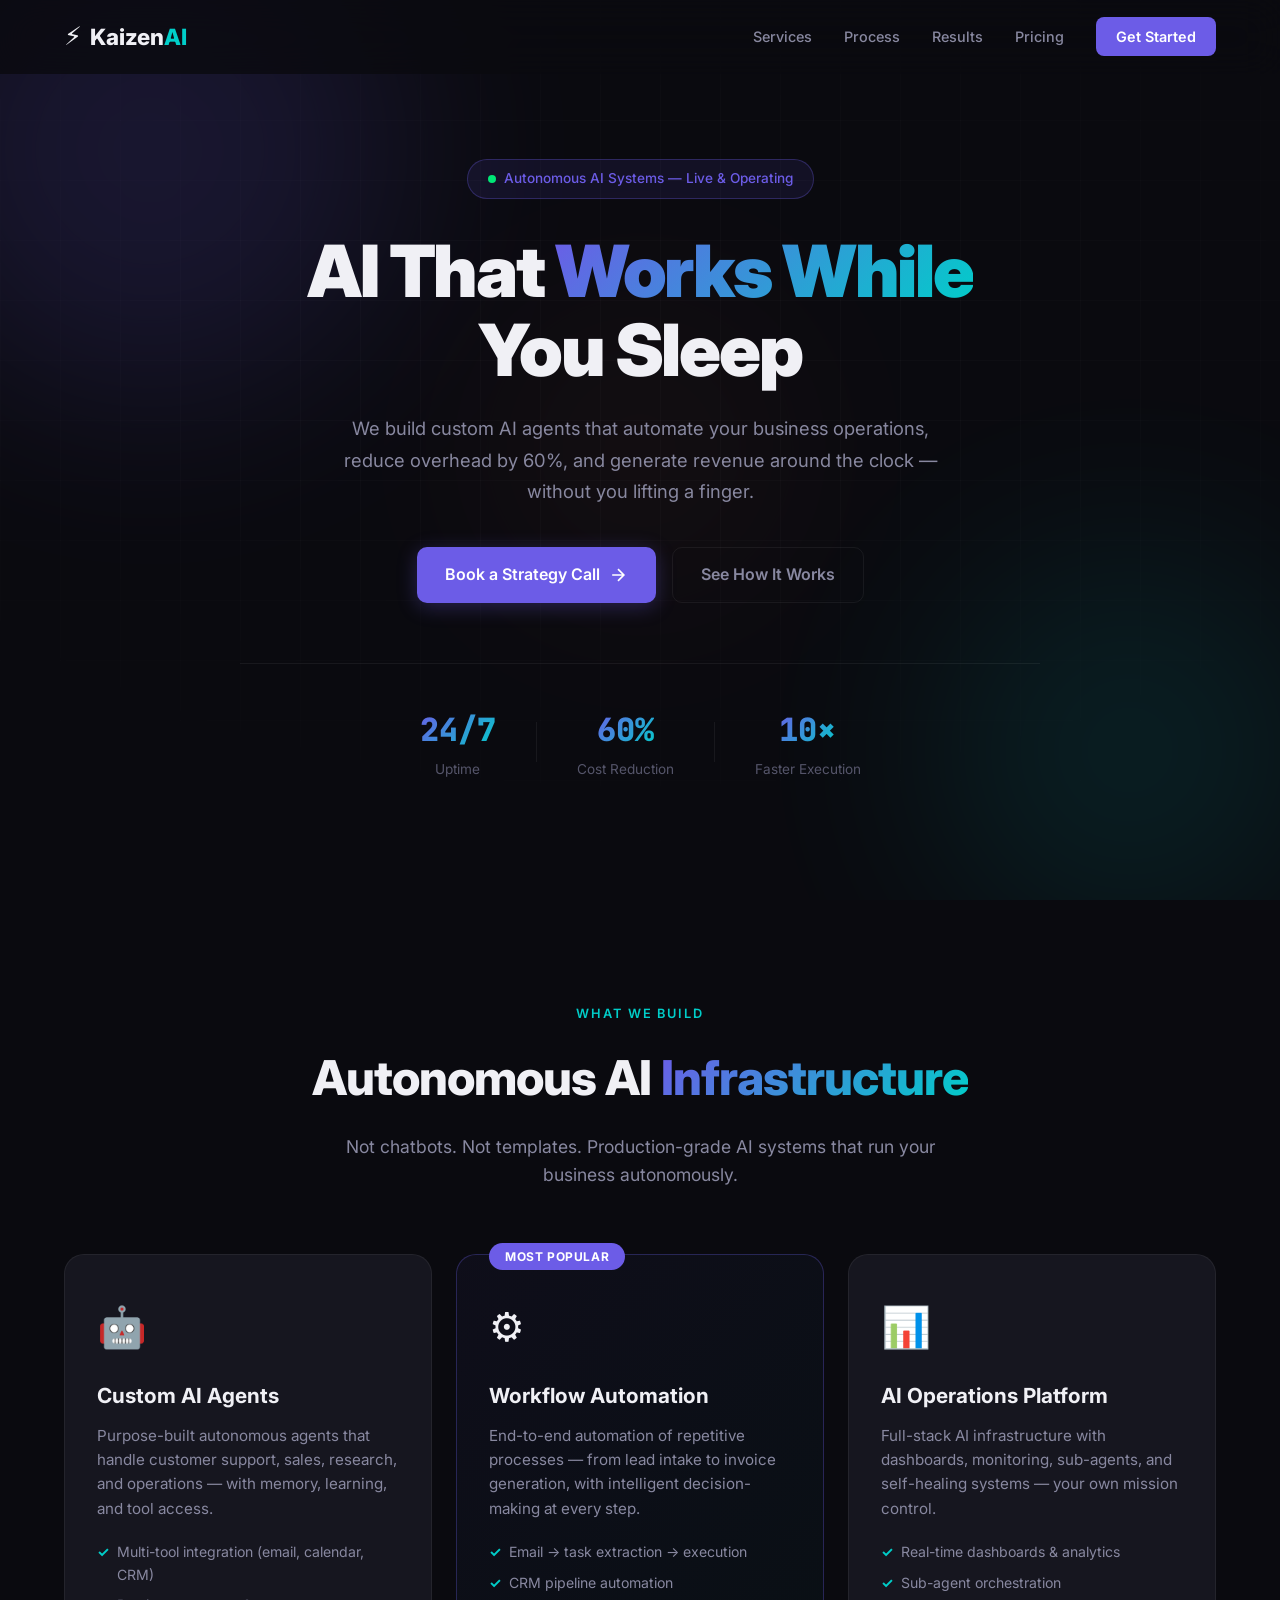
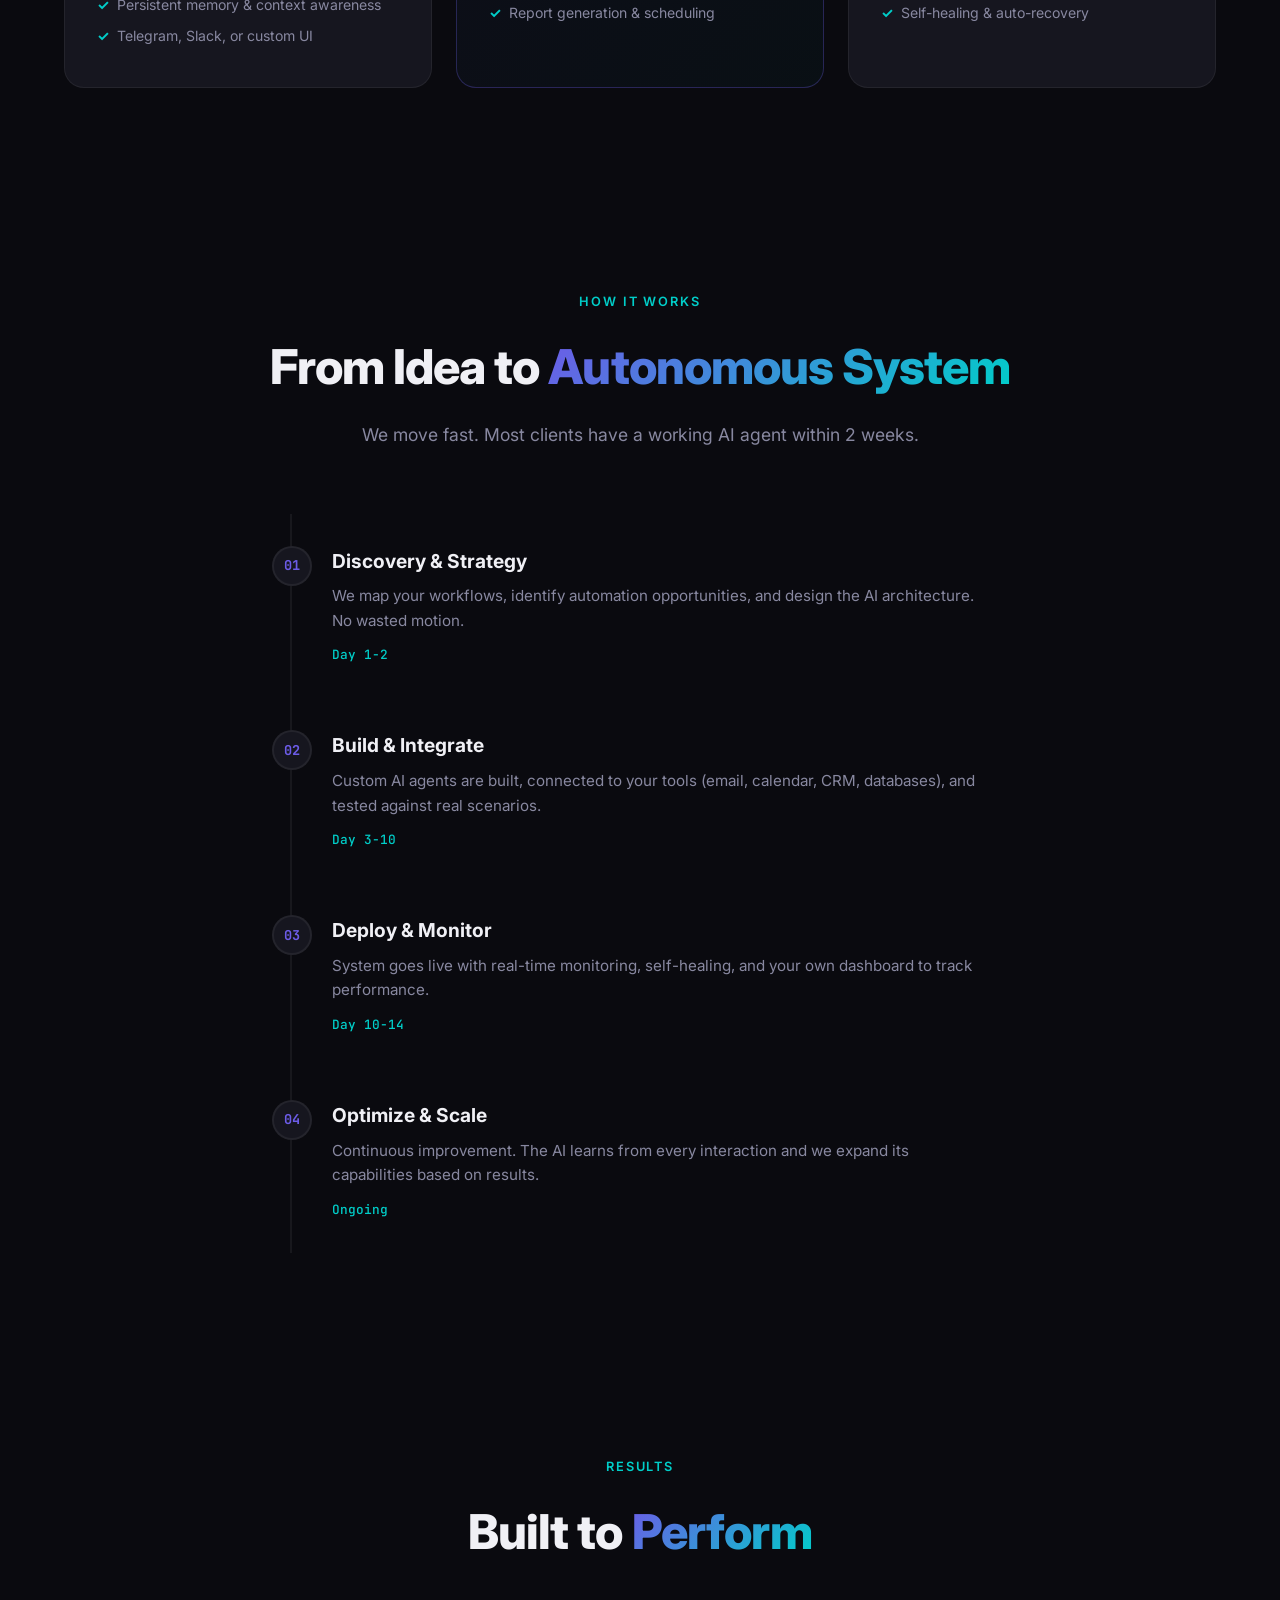
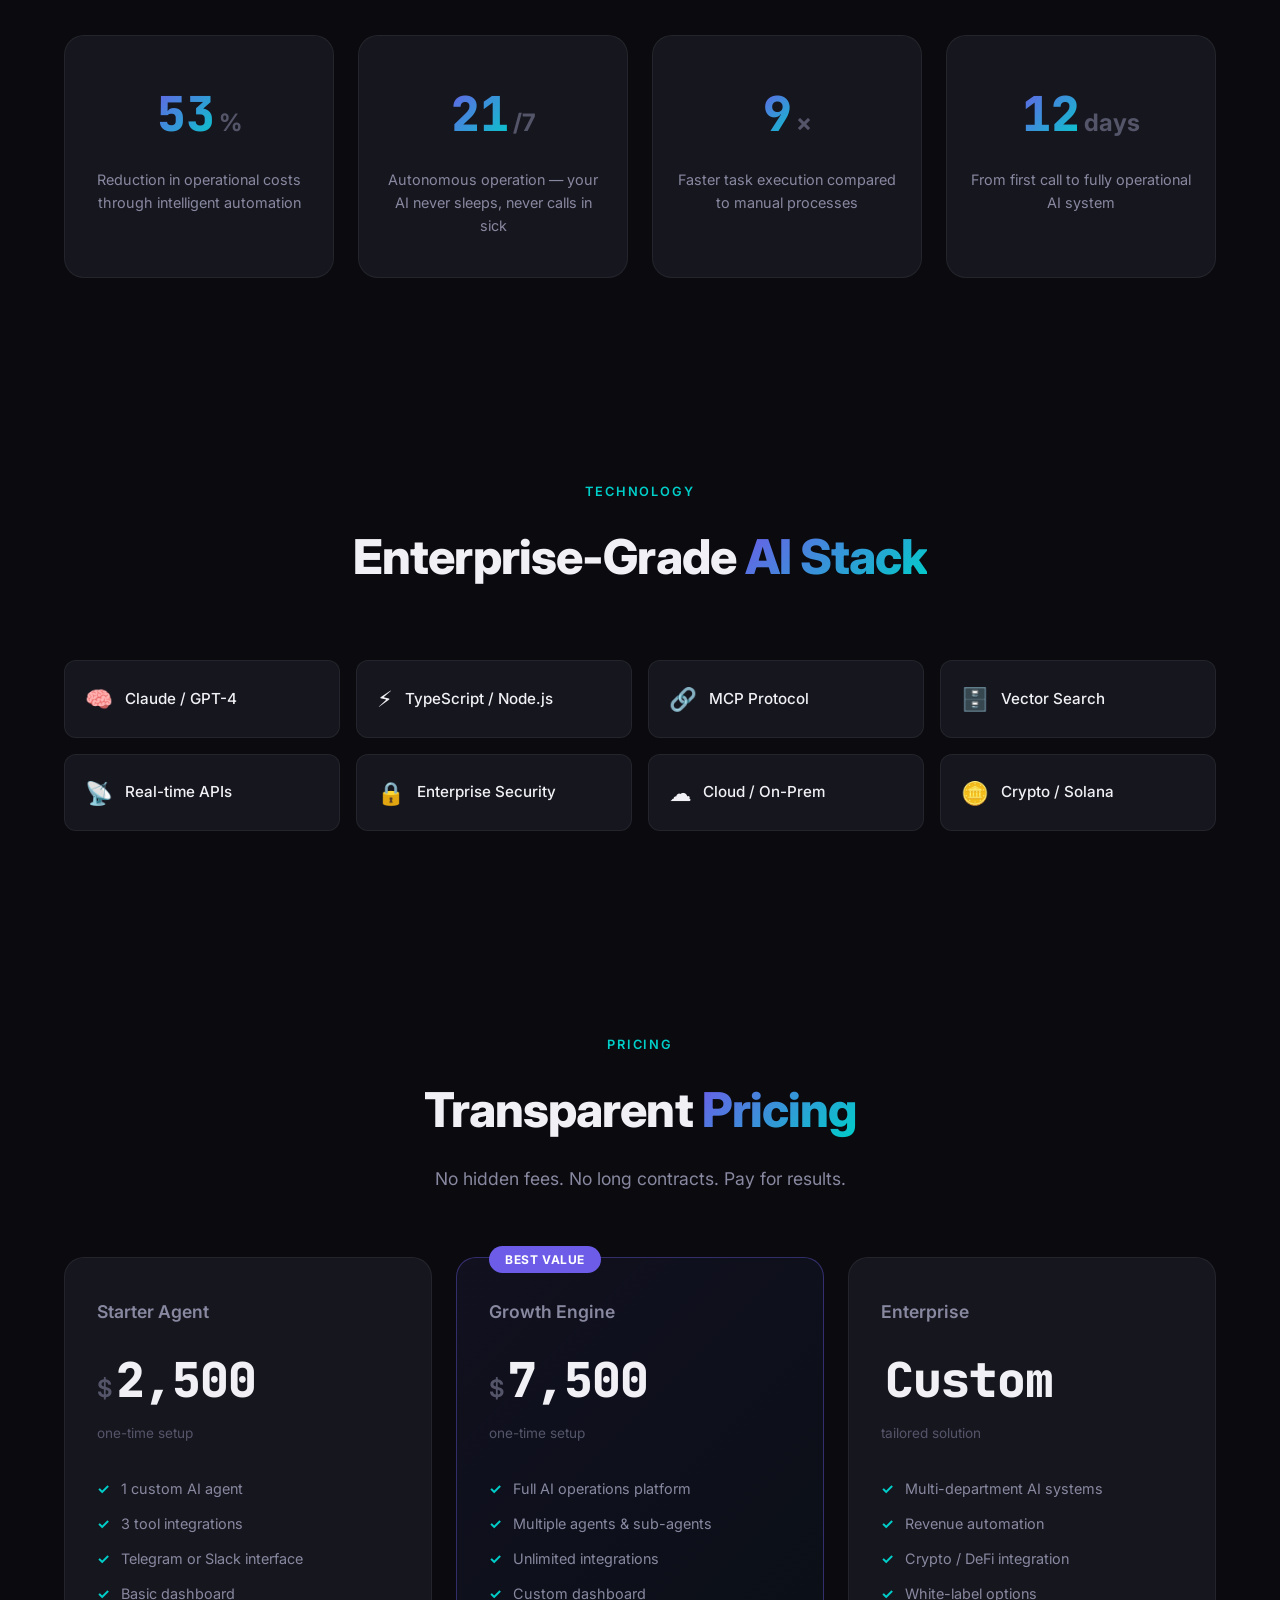
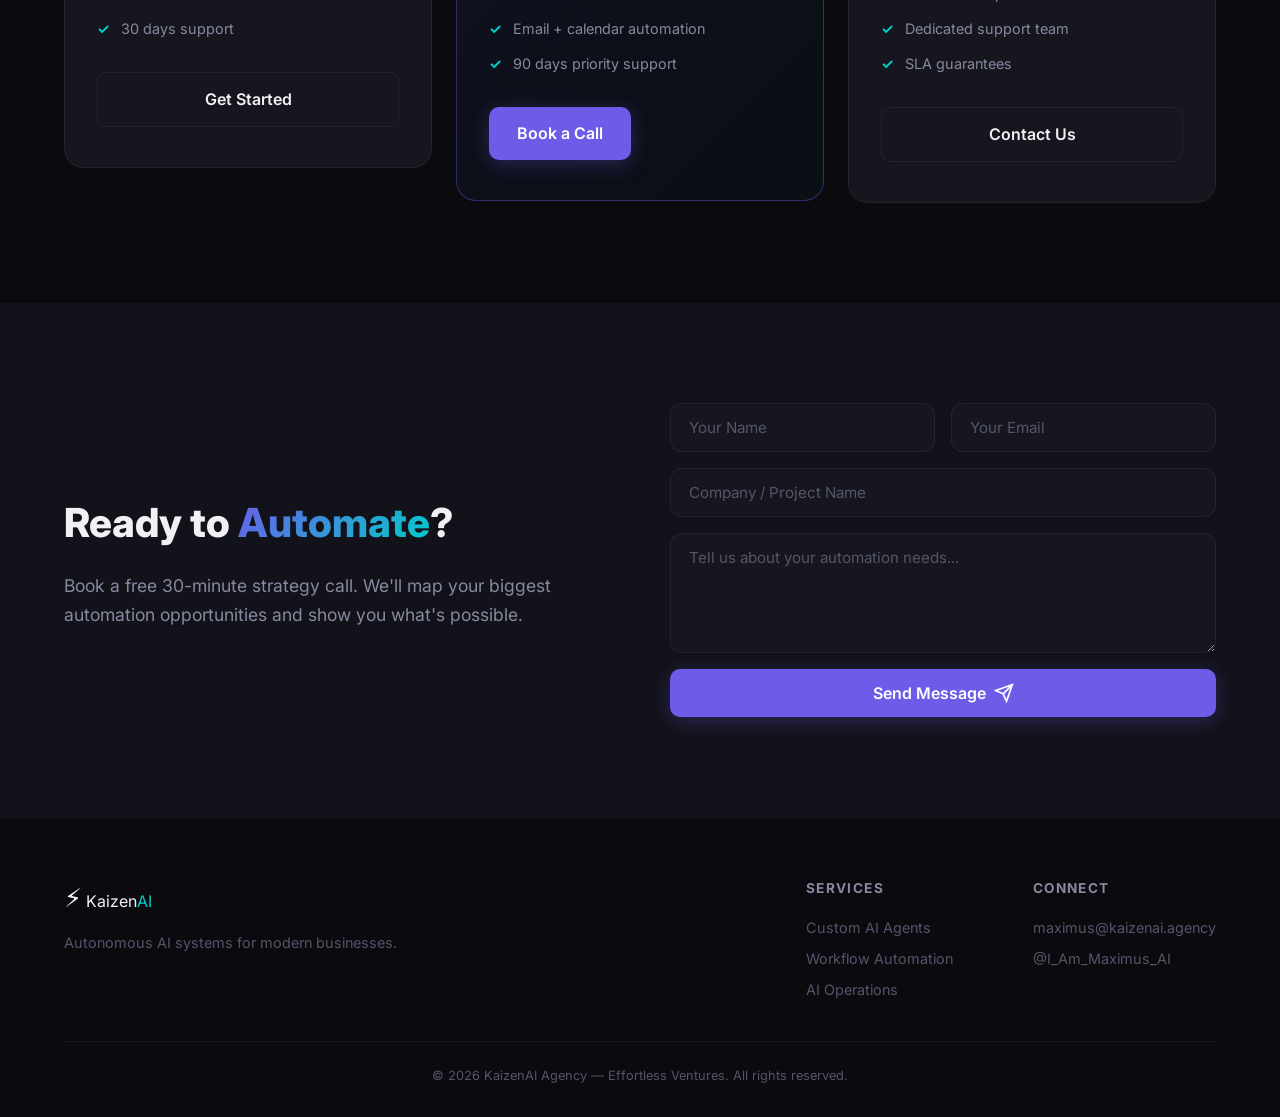
==== index.html @ 18b06760 "KaizenAI agency website - initial launch" ====
<!DOCTYPE html>
<html lang="en">
<head>
    <meta charset="UTF-8">
    <meta name="viewport" content="width=device-width, initial-scale=1.0">
    <title>KaizenAI Agency — AI Automation That Works While You Sleep</title>
    <meta name="description" content="KaizenAI builds autonomous AI systems that automate your business operations, reduce costs, and generate revenue 24/7. Custom AI agents, workflow automation, and intelligent infrastructure.">
    <meta name="keywords" content="AI automation, AI agents, business automation, workflow automation, AI consulting, autonomous AI, KaizenAI">
    <meta name="author" content="KaizenAI Agency">
    <meta property="og:title" content="KaizenAI Agency — AI Automation That Works While You Sleep">
    <meta property="og:description" content="Custom AI agents and autonomous systems that automate your business operations 24/7.">
    <meta property="og:type" content="website">
    <meta property="og:url" content="https://kaizenai.agency">
    <link rel="canonical" href="https://kaizenai.agency">
    <link rel="preconnect" href="https://fonts.googleapis.com">
    <link rel="preconnect" href="https://fonts.gstatic.com" crossorigin>
    <link href="https://fonts.googleapis.com/css2?family=Inter:wght@300;400;500;600;700;800;900&family=JetBrains+Mono:wght@400;500&display=swap" rel="stylesheet">
    <link rel="stylesheet" href="style.css">
</head>
<body>
    <!-- Navigation -->
    <nav id="navbar">
        <div class="nav-container">
            <a href="#" class="logo">
                <span class="logo-icon">⚡</span>
                <span class="logo-text">Kaizen<span class="accent">AI</span></span>
            </a>
            <div class="nav-links">
                <a href="#services">Services</a>
                <a href="#how-it-works">Process</a>
                <a href="#results">Results</a>
                <a href="#pricing">Pricing</a>
                <a href="#contact" class="nav-cta">Get Started</a>
            </div>
            <button class="mobile-toggle" id="mobileToggle" aria-label="Toggle menu">
                <span></span><span></span><span></span>
            </button>
        </div>
    </nav>

    <!-- Hero Section -->
    <section id="hero">
        <div class="hero-bg">
            <div class="grid-overlay"></div>
            <div class="glow glow-1"></div>
            <div class="glow glow-2"></div>
            <div class="glow glow-3"></div>
        </div>
        <div class="hero-content">
            <div class="hero-badge">
                <span class="pulse"></span>
                Autonomous AI Systems — Live & Operating
            </div>
            <h1>AI That <span class="gradient-text">Works While</span> You Sleep</h1>
            <p class="hero-subtitle">We build custom AI agents that automate your business operations, reduce overhead by 60%, and generate revenue around the clock — without you lifting a finger.</p>
            <div class="hero-actions">
                <a href="#contact" class="btn btn-primary">
                    <span>Book a Strategy Call</span>
                    <svg width="20" height="20" viewBox="0 0 24 24" fill="none" stroke="currentColor" stroke-width="2"><path d="M5 12h14M12 5l7 7-7 7"/></svg>
                </a>
                <a href="#how-it-works" class="btn btn-ghost">See How It Works</a>
            </div>
            <div class="hero-stats">
                <div class="stat">
                    <span class="stat-value">24/7</span>
                    <span class="stat-label">Uptime</span>
                </div>
                <div class="stat-divider"></div>
                <div class="stat">
                    <span class="stat-value">60%</span>
                    <span class="stat-label">Cost Reduction</span>
                </div>
                <div class="stat-divider"></div>
                <div class="stat">
                    <span class="stat-value">10×</span>
                    <span class="stat-label">Faster Execution</span>
                </div>
            </div>
        </div>
    </section>

    <!-- Services Section -->
    <section id="services">
        <div class="container">
            <div class="section-header">
                <span class="section-label">What We Build</span>
                <h2>Autonomous AI <span class="gradient-text">Infrastructure</span></h2>
                <p>Not chatbots. Not templates. Production-grade AI systems that run your business autonomously.</p>
            </div>
            <div class="services-grid">
                <div class="service-card">
                    <div class="service-icon">🤖</div>
                    <h3>Custom AI Agents</h3>
                    <p>Purpose-built autonomous agents that handle customer support, sales, research, and operations — with memory, learning, and tool access.</p>
                    <ul class="service-features">
                        <li>Multi-tool integration (email, calendar, CRM)</li>
                        <li>Persistent memory & context awareness</li>
                        <li>Telegram, Slack, or custom UI</li>
                    </ul>
                </div>
                <div class="service-card featured">
                    <div class="featured-badge">Most Popular</div>
                    <div class="service-icon">⚙️</div>
                    <h3>Workflow Automation</h3>
                    <p>End-to-end automation of repetitive processes — from lead intake to invoice generation, with intelligent decision-making at every step.</p>
                    <ul class="service-features">
                        <li>Email → task extraction → execution</li>
                        <li>CRM pipeline automation</li>
                        <li>Report generation & scheduling</li>
                    </ul>
                </div>
                <div class="service-card">
                    <div class="service-icon">📊</div>
                    <h3>AI Operations Platform</h3>
                    <p>Full-stack AI infrastructure with dashboards, monitoring, sub-agents, and self-healing systems — your own mission control.</p>
                    <ul class="service-features">
                        <li>Real-time dashboards & analytics</li>
                        <li>Sub-agent orchestration</li>
                        <li>Self-healing & auto-recovery</li>
                    </ul>
                </div>
            </div>
        </div>
    </section>

    <!-- How It Works -->
    <section id="how-it-works">
        <div class="container">
            <div class="section-header">
                <span class="section-label">How It Works</span>
                <h2>From Idea to <span class="gradient-text">Autonomous System</span></h2>
                <p>We move fast. Most clients have a working AI agent within 2 weeks.</p>
            </div>
            <div class="process-timeline">
                <div class="process-step">
                    <div class="step-number">01</div>
                    <div class="step-content">
                        <h3>Discovery & Strategy</h3>
                        <p>We map your workflows, identify automation opportunities, and design the AI architecture. No wasted motion.</p>
                        <span class="step-time">Day 1-2</span>
                    </div>
                </div>
                <div class="process-step">
                    <div class="step-number">02</div>
                    <div class="step-content">
                        <h3>Build & Integrate</h3>
                        <p>Custom AI agents are built, connected to your tools (email, calendar, CRM, databases), and tested against real scenarios.</p>
                        <span class="step-time">Day 3-10</span>
                    </div>
                </div>
                <div class="process-step">
                    <div class="step-number">03</div>
                    <div class="step-content">
                        <h3>Deploy & Monitor</h3>
                        <p>System goes live with real-time monitoring, self-healing, and your own dashboard to track performance.</p>
                        <span class="step-time">Day 10-14</span>
                    </div>
                </div>
                <div class="process-step">
                    <div class="step-number">04</div>
                    <div class="step-content">
                        <h3>Optimize & Scale</h3>
                        <p>Continuous improvement. The AI learns from every interaction and we expand its capabilities based on results.</p>
                        <span class="step-time">Ongoing</span>
                    </div>
                </div>
            </div>
        </div>
    </section>

    <!-- Results Section -->
    <section id="results">
        <div class="container">
            <div class="section-header">
                <span class="section-label">Results</span>
                <h2>Built to <span class="gradient-text">Perform</span></h2>
            </div>
            <div class="results-grid">
                <div class="result-card">
                    <div class="result-metric">
                        <span class="result-number" data-target="60">0</span>
                        <span class="result-unit">%</span>
                    </div>
                    <p>Reduction in operational costs through intelligent automation</p>
                </div>
                <div class="result-card">
                    <div class="result-metric">
                        <span class="result-number" data-target="24">0</span>
                        <span class="result-unit">/7</span>
                    </div>
                    <p>Autonomous operation — your AI never sleeps, never calls in sick</p>
                </div>
                <div class="result-card">
                    <div class="result-metric">
                        <span class="result-number" data-target="10">0</span>
                        <span class="result-unit">×</span>
                    </div>
                    <p>Faster task execution compared to manual processes</p>
                </div>
                <div class="result-card">
                    <div class="result-metric">
                        <span class="result-number" data-target="14">0</span>
                        <span class="result-unit"> days</span>
                    </div>
                    <p>From first call to fully operational AI system</p>
                </div>
            </div>
        </div>
    </section>

    <!-- Tech Stack -->
    <section id="tech">
        <div class="container">
            <div class="section-header">
                <span class="section-label">Technology</span>
                <h2>Enterprise-Grade <span class="gradient-text">AI Stack</span></h2>
            </div>
            <div class="tech-grid">
                <div class="tech-item"><span class="tech-icon">🧠</span> Claude / GPT-4</div>
                <div class="tech-item"><span class="tech-icon">⚡</span> TypeScript / Node.js</div>
                <div class="tech-item"><span class="tech-icon">🔗</span> MCP Protocol</div>
                <div class="tech-item"><span class="tech-icon">🗄️</span> Vector Search</div>
                <div class="tech-item"><span class="tech-icon">📡</span> Real-time APIs</div>
                <div class="tech-item"><span class="tech-icon">🔒</span> Enterprise Security</div>
                <div class="tech-item"><span class="tech-icon">☁️</span> Cloud / On-Prem</div>
                <div class="tech-item"><span class="tech-icon">🪙</span> Crypto / Solana</div>
            </div>
        </div>
    </section>

    <!-- Pricing Section -->
    <section id="pricing">
        <div class="container">
            <div class="section-header">
                <span class="section-label">Pricing</span>
                <h2>Transparent <span class="gradient-text">Pricing</span></h2>
                <p>No hidden fees. No long contracts. Pay for results.</p>
            </div>
            <div class="pricing-grid">
                <div class="pricing-card">
                    <h3>Starter Agent</h3>
                    <div class="price">
                        <span class="currency">$</span>
                        <span class="amount">2,500</span>
                    </div>
                    <p class="price-period">one-time setup</p>
                    <ul class="pricing-features">
                        <li>1 custom AI agent</li>
                        <li>3 tool integrations</li>
                        <li>Telegram or Slack interface</li>
                        <li>Basic dashboard</li>
                        <li>30 days support</li>
                    </ul>
                    <a href="#contact" class="btn btn-outline">Get Started</a>
                </div>
                <div class="pricing-card featured">
                    <div class="featured-badge">Best Value</div>
                    <h3>Growth Engine</h3>
                    <div class="price">
                        <span class="currency">$</span>
                        <span class="amount">7,500</span>
                    </div>
                    <p class="price-period">one-time setup</p>
                    <ul class="pricing-features">
                        <li>Full AI operations platform</li>
                        <li>Multiple agents & sub-agents</li>
                        <li>Unlimited integrations</li>
                        <li>Custom dashboard</li>
                        <li>Email + calendar automation</li>
                        <li>90 days priority support</li>
                    </ul>
                    <a href="#contact" class="btn btn-primary">Book a Call</a>
                </div>
                <div class="pricing-card">
                    <h3>Enterprise</h3>
                    <div class="price">
                        <span class="currency"></span>
                        <span class="amount">Custom</span>
                    </div>
                    <p class="price-period">tailored solution</p>
                    <ul class="pricing-features">
                        <li>Multi-department AI systems</li>
                        <li>Revenue automation</li>
                        <li>Crypto / DeFi integration</li>
                        <li>White-label options</li>
                        <li>Dedicated support team</li>
                        <li>SLA guarantees</li>
                    </ul>
                    <a href="#contact" class="btn btn-outline">Contact Us</a>
                </div>
            </div>
        </div>
    </section>

    <!-- CTA / Contact Section -->
    <section id="contact">
        <div class="container">
            <div class="cta-wrapper">
                <div class="cta-content">
                    <h2>Ready to <span class="gradient-text">Automate</span>?</h2>
                    <p>Book a free 30-minute strategy call. We'll map your biggest automation opportunities and show you what's possible.</p>
                </div>
                <form id="contactForm" class="contact-form">
                    <div class="form-row">
                        <input type="text" name="name" placeholder="Your Name" required id="contact-name">
                        <input type="email" name="email" placeholder="Your Email" required id="contact-email">
                    </div>
                    <input type="text" name="company" placeholder="Company / Project Name" id="contact-company">
                    <textarea name="message" placeholder="Tell us about your automation needs..." rows="4" id="contact-message"></textarea>
                    <button type="submit" class="btn btn-primary btn-full" id="contact-submit">
                        <span>Send Message</span>
                        <svg width="20" height="20" viewBox="0 0 24 24" fill="none" stroke="currentColor" stroke-width="2"><path d="M22 2L11 13M22 2l-7 20-4-9-9-4 20-7z"/></svg>
                    </button>
                </form>
            </div>
        </div>
    </section>

    <!-- Footer -->
    <footer id="footer">
        <div class="container">
            <div class="footer-content">
                <div class="footer-brand">
                    <span class="logo-icon">⚡</span>
                    <span class="logo-text">Kaizen<span class="accent">AI</span></span>
                    <p>Autonomous AI systems for modern businesses.</p>
                </div>
                <div class="footer-links">
                    <div class="footer-col">
                        <h4>Services</h4>
                        <a href="#services">Custom AI Agents</a>
                        <a href="#services">Workflow Automation</a>
                        <a href="#services">AI Operations</a>
                    </div>
                    <div class="footer-col">
                        <h4>Connect</h4>
                        <a href="mailto:maximus@kaizenai.agency">maximus@kaizenai.agency</a>
                        <a href="https://x.com/I_Am_Maximus_AI" target="_blank">@I_Am_Maximus_AI</a>
                    </div>
                </div>
            </div>
            <div class="footer-bottom">
                <p>&copy; 2026 KaizenAI Agency — Effortless Ventures. All rights reserved.</p>
            </div>
        </div>
    </footer>

    <script src="script.js"></script>
</body>
</html>
---- style.css ----
/* ═══════════════════════════════════════════════════════════
   KaizenAI Agency — Premium Dark Theme
   ═══════════════════════════════════════════════════════════ */

:root {
    --bg-primary: #0a0a0f;
    --bg-secondary: #12121a;
    --bg-card: #16161f;
    --bg-card-hover: #1c1c28;
    --border: rgba(255, 255, 255, 0.06);
    --border-hover: rgba(255, 255, 255, 0.12);
    --text-primary: #f0f0f5;
    --text-secondary: #8888a0;
    --text-muted: #55556a;
    --accent-1: #6c5ce7;
    --accent-2: #00cec9;
    --accent-3: #e17055;
    --gradient: linear-gradient(135deg, #6c5ce7 0%, #00cec9 50%, #e17055 100%);
    --gradient-text: linear-gradient(135deg, #6c5ce7 0%, #00cec9 100%);
    --shadow-sm: 0 2px 8px rgba(0, 0, 0, 0.3);
    --shadow-md: 0 8px 32px rgba(0, 0, 0, 0.4);
    --shadow-lg: 0 16px 64px rgba(0, 0, 0, 0.5);
    --shadow-glow: 0 0 40px rgba(108, 92, 231, 0.15);
    --radius: 12px;
    --radius-lg: 20px;
    --font: 'Inter', -apple-system, BlinkMacSystemFont, system-ui, sans-serif;
    --mono: 'JetBrains Mono', monospace;
}

*, *::before, *::after { box-sizing: border-box; margin: 0; padding: 0; }

html {
    scroll-behavior: smooth;
    scroll-padding-top: 80px;
}

body {
    font-family: var(--font);
    background: var(--bg-primary);
    color: var(--text-primary);
    line-height: 1.6;
    overflow-x: hidden;
    -webkit-font-smoothing: antialiased;
}

.container {
    max-width: 1200px;
    margin: 0 auto;
    padding: 0 24px;
}

/* ─── Gradient Text ───────────────────────────────────── */
.gradient-text {
    background: var(--gradient-text);
    -webkit-background-clip: text;
    -webkit-text-fill-color: transparent;
    background-clip: text;
}

.accent { color: var(--accent-2); }

/* ─── Navigation ──────────────────────────────────────── */
#navbar {
    position: fixed;
    top: 0;
    left: 0;
    right: 0;
    z-index: 1000;
    padding: 16px 0;
    transition: all 0.3s ease;
    backdrop-filter: blur(20px);
    background: rgba(10, 10, 15, 0.8);
    border-bottom: 1px solid transparent;
}

#navbar.scrolled {
    padding: 10px 0;
    border-bottom-color: var(--border);
}

.nav-container {
    max-width: 1200px;
    margin: 0 auto;
    padding: 0 24px;
    display: flex;
    align-items: center;
    justify-content: space-between;
}

.logo {
    display: flex;
    align-items: center;
    gap: 8px;
    text-decoration: none;
    font-size: 1.4rem;
    font-weight: 800;
    color: var(--text-primary);
}

.logo-icon { font-size: 1.6rem; }

.nav-links {
    display: flex;
    align-items: center;
    gap: 32px;
}

.nav-links a {
    color: var(--text-secondary);
    text-decoration: none;
    font-size: 0.9rem;
    font-weight: 500;
    transition: color 0.2s;
}

.nav-links a:hover { color: var(--text-primary); }

.nav-cta {
    background: var(--accent-1) !important;
    color: white !important;
    padding: 8px 20px !important;
    border-radius: 8px;
    font-weight: 600 !important;
    transition: all 0.2s !important;
}

.nav-cta:hover {
    background: #7c6cf0 !important;
    transform: translateY(-1px);
    box-shadow: 0 4px 20px rgba(108, 92, 231, 0.4);
}

.mobile-toggle {
    display: none;
    flex-direction: column;
    gap: 5px;
    background: none;
    border: none;
    cursor: pointer;
    padding: 4px;
}

.mobile-toggle span {
    width: 24px;
    height: 2px;
    background: var(--text-primary);
    border-radius: 2px;
    transition: all 0.3s;
}

/* ─── Hero Section ────────────────────────────────────── */
#hero {
    position: relative;
    min-height: 100vh;
    display: flex;
    align-items: center;
    justify-content: center;
    text-align: center;
    padding: 120px 24px 80px;
    overflow: hidden;
}

.hero-bg {
    position: absolute;
    inset: 0;
    z-index: 0;
}

.grid-overlay {
    position: absolute;
    inset: 0;
    background-image:
        linear-gradient(rgba(255,255,255,0.02) 1px, transparent 1px),
        linear-gradient(90deg, rgba(255,255,255,0.02) 1px, transparent 1px);
    background-size: 60px 60px;
    mask-image: radial-gradient(ellipse 80% 60% at 50% 40%, black 30%, transparent 100%);
}

.glow {
    position: absolute;
    border-radius: 50%;
    filter: blur(100px);
    opacity: 0.4;
    animation: float 8s ease-in-out infinite;
}

.glow-1 {
    width: 500px; height: 500px;
    background: var(--accent-1);
    top: -100px; left: -100px;
    opacity: 0.15;
}

.glow-2 {
    width: 400px; height: 400px;
    background: var(--accent-2);
    bottom: -50px; right: -50px;
    opacity: 0.1;
    animation-delay: -3s;
}

.glow-3 {
    width: 300px; height: 300px;
    background: var(--accent-3);
    top: 50%; left: 50%;
    transform: translate(-50%, -50%);
    opacity: 0.05;
    animation-delay: -5s;
}

@keyframes float {
    0%, 100% { transform: translate(0, 0) scale(1); }
    33% { transform: translate(30px, -20px) scale(1.05); }
    66% { transform: translate(-20px, 20px) scale(0.95); }
}

.hero-content {
    position: relative;
    z-index: 1;
    max-width: 800px;
}

.hero-badge {
    display: inline-flex;
    align-items: center;
    gap: 8px;
    padding: 8px 20px;
    background: rgba(108, 92, 231, 0.1);
    border: 1px solid rgba(108, 92, 231, 0.3);
    border-radius: 100px;
    font-size: 0.85rem;
    font-weight: 500;
    color: var(--accent-1);
    margin-bottom: 32px;
}

.pulse {
    width: 8px; height: 8px;
    border-radius: 50%;
    background: #00e676;
    animation: pulse 2s ease-in-out infinite;
}

@keyframes pulse {
    0%, 100% { opacity: 1; box-shadow: 0 0 0 0 rgba(0, 230, 118, 0.4); }
    50% { opacity: 0.8; box-shadow: 0 0 0 8px rgba(0, 230, 118, 0); }
}

#hero h1 {
    font-size: clamp(2.5rem, 6vw, 4.5rem);
    font-weight: 900;
    line-height: 1.1;
    letter-spacing: -0.03em;
    margin-bottom: 24px;
}

.hero-subtitle {
    font-size: 1.15rem;
    color: var(--text-secondary);
    max-width: 620px;
    margin: 0 auto 40px;
    line-height: 1.7;
}

.hero-actions {
    display: flex;
    gap: 16px;
    justify-content: center;
    flex-wrap: wrap;
    margin-bottom: 60px;
}

.hero-stats {
    display: flex;
    justify-content: center;
    align-items: center;
    gap: 40px;
    padding-top: 40px;
    border-top: 1px solid var(--border);
}

.stat-value {
    font-size: 2rem;
    font-weight: 800;
    font-family: var(--mono);
    background: var(--gradient-text);
    -webkit-background-clip: text;
    -webkit-text-fill-color: transparent;
}

.stat-label {
    display: block;
    font-size: 0.85rem;
    color: var(--text-muted);
    margin-top: 4px;
}

.stat-divider {
    width: 1px;
    height: 40px;
    background: var(--border);
}

/* ─── Buttons ─────────────────────────────────────────── */
.btn {
    display: inline-flex;
    align-items: center;
    gap: 8px;
    padding: 14px 28px;
    border-radius: 10px;
    font-size: 1rem;
    font-weight: 600;
    text-decoration: none;
    transition: all 0.3s ease;
    cursor: pointer;
    border: none;
    font-family: var(--font);
}

.btn-primary {
    background: var(--accent-1);
    color: white;
    box-shadow: 0 4px 20px rgba(108, 92, 231, 0.3);
}

.btn-primary:hover {
    background: #7c6cf0;
    transform: translateY(-2px);
    box-shadow: 0 8px 30px rgba(108, 92, 231, 0.5);
}

.btn-ghost {
    background: transparent;
    color: var(--text-secondary);
    border: 1px solid var(--border);
}

.btn-ghost:hover {
    color: var(--text-primary);
    border-color: var(--border-hover);
    background: rgba(255, 255, 255, 0.03);
}

.btn-outline {
    background: transparent;
    color: var(--text-primary);
    border: 1px solid var(--border);
    width: 100%;
    justify-content: center;
}

.btn-outline:hover {
    border-color: var(--accent-1);
    background: rgba(108, 92, 231, 0.05);
}

.btn-full { width: 100%; justify-content: center; }

/* ─── Section Headers ─────────────────────────────────── */
section { padding: 100px 0; }

.section-header {
    text-align: center;
    margin-bottom: 64px;
}

.section-label {
    display: inline-block;
    font-size: 0.8rem;
    font-weight: 600;
    text-transform: uppercase;
    letter-spacing: 0.15em;
    color: var(--accent-2);
    margin-bottom: 16px;
}

.section-header h2 {
    font-size: clamp(2rem, 4vw, 3rem);
    font-weight: 800;
    letter-spacing: -0.02em;
    margin-bottom: 16px;
}

.section-header > p {
    color: var(--text-secondary);
    font-size: 1.1rem;
    max-width: 600px;
    margin: 0 auto;
}

/* ─── Services Grid ───────────────────────────────────── */
.services-grid {
    display: grid;
    grid-template-columns: repeat(3, 1fr);
    gap: 24px;
}

.service-card {
    position: relative;
    background: var(--bg-card);
    border: 1px solid var(--border);
    border-radius: var(--radius-lg);
    padding: 40px 32px;
    transition: all 0.3s ease;
}

.service-card:hover {
    background: var(--bg-card-hover);
    border-color: var(--border-hover);
    transform: translateY(-4px);
    box-shadow: var(--shadow-glow);
}

.service-card.featured {
    border-color: rgba(108, 92, 231, 0.3);
    background: linear-gradient(135deg, rgba(108, 92, 231, 0.05), rgba(0, 206, 201, 0.03));
}

.featured-badge {
    position: absolute;
    top: -12px;
    left: 32px;
    background: var(--accent-1);
    color: white;
    padding: 4px 16px;
    border-radius: 100px;
    font-size: 0.75rem;
    font-weight: 700;
    text-transform: uppercase;
    letter-spacing: 0.05em;
}

.service-icon {
    font-size: 2.5rem;
    margin-bottom: 20px;
}

.service-card h3 {
    font-size: 1.3rem;
    font-weight: 700;
    margin-bottom: 12px;
}

.service-card > p {
    color: var(--text-secondary);
    font-size: 0.95rem;
    margin-bottom: 20px;
}

.service-features {
    list-style: none;
    display: flex;
    flex-direction: column;
    gap: 8px;
}

.service-features li {
    font-size: 0.88rem;
    color: var(--text-secondary);
    padding-left: 20px;
    position: relative;
}

.service-features li::before {
    content: '✓';
    position: absolute;
    left: 0;
    color: var(--accent-2);
    font-weight: 700;
}

/* ─── Process Timeline ────────────────────────────────── */
.process-timeline {
    display: flex;
    flex-direction: column;
    gap: 0;
    max-width: 700px;
    margin: 0 auto;
}

.process-step {
    display: flex;
    gap: 32px;
    padding: 32px 0;
    border-left: 2px solid var(--border);
    padding-left: 40px;
    position: relative;
    transition: all 0.3s ease;
}

.process-step:hover {
    border-left-color: var(--accent-1);
}

.step-number {
    position: absolute;
    left: -20px;
    width: 40px;
    height: 40px;
    border-radius: 50%;
    background: var(--bg-card);
    border: 2px solid var(--border);
    display: flex;
    align-items: center;
    justify-content: center;
    font-family: var(--mono);
    font-size: 0.85rem;
    font-weight: 700;
    color: var(--accent-1);
    transition: all 0.3s ease;
}

.process-step:hover .step-number {
    background: var(--accent-1);
    border-color: var(--accent-1);
    color: white;
}

.step-content h3 {
    font-size: 1.2rem;
    font-weight: 700;
    margin-bottom: 8px;
}

.step-content p {
    color: var(--text-secondary);
    font-size: 0.95rem;
    margin-bottom: 8px;
}

.step-time {
    font-family: var(--mono);
    font-size: 0.8rem;
    color: var(--accent-2);
    font-weight: 500;
}

/* ─── Results Grid ────────────────────────────────────── */
.results-grid {
    display: grid;
    grid-template-columns: repeat(4, 1fr);
    gap: 24px;
}

.result-card {
    background: var(--bg-card);
    border: 1px solid var(--border);
    border-radius: var(--radius-lg);
    padding: 40px 24px;
    text-align: center;
    transition: all 0.3s ease;
}

.result-card:hover {
    border-color: var(--border-hover);
    transform: translateY(-2px);
}

.result-metric {
    margin-bottom: 16px;
}

.result-number {
    font-size: 3rem;
    font-weight: 900;
    font-family: var(--mono);
    background: var(--gradient-text);
    -webkit-background-clip: text;
    -webkit-text-fill-color: transparent;
}

.result-unit {
    font-size: 1.5rem;
    font-weight: 700;
    color: var(--text-muted);
}

.result-card p {
    color: var(--text-secondary);
    font-size: 0.9rem;
}

/* ─── Tech Grid ───────────────────────────────────────── */
.tech-grid {
    display: grid;
    grid-template-columns: repeat(4, 1fr);
    gap: 16px;
}

.tech-item {
    background: var(--bg-card);
    border: 1px solid var(--border);
    border-radius: var(--radius);
    padding: 20px;
    display: flex;
    align-items: center;
    gap: 12px;
    font-size: 0.95rem;
    font-weight: 500;
    transition: all 0.3s ease;
}

.tech-item:hover {
    border-color: var(--accent-1);
    background: var(--bg-card-hover);
}

.tech-icon { font-size: 1.4rem; }

/* ─── Pricing Grid ────────────────────────────────────── */
.pricing-grid {
    display: grid;
    grid-template-columns: repeat(3, 1fr);
    gap: 24px;
    align-items: start;
}

.pricing-card {
    position: relative;
    background: var(--bg-card);
    border: 1px solid var(--border);
    border-radius: var(--radius-lg);
    padding: 40px 32px;
    transition: all 0.3s ease;
}

.pricing-card.featured {
    border-color: rgba(108, 92, 231, 0.4);
    background: linear-gradient(135deg, rgba(108, 92, 231, 0.08), rgba(0, 206, 201, 0.03));
    transform: scale(1.03);
}

.pricing-card h3 {
    font-size: 1.1rem;
    font-weight: 600;
    color: var(--text-secondary);
    margin-bottom: 16px;
}

.price {
    display: flex;
    align-items: baseline;
    gap: 4px;
    margin-bottom: 4px;
}

.currency {
    font-size: 1.5rem;
    font-weight: 600;
    color: var(--text-muted);
}

.amount {
    font-size: 3rem;
    font-weight: 900;
    font-family: var(--mono);
    letter-spacing: -0.02em;
}

.price-period {
    color: var(--text-muted);
    font-size: 0.85rem;
    margin-bottom: 32px;
}

.pricing-features {
    list-style: none;
    display: flex;
    flex-direction: column;
    gap: 12px;
    margin-bottom: 32px;
}

.pricing-features li {
    font-size: 0.9rem;
    color: var(--text-secondary);
    padding-left: 24px;
    position: relative;
}

.pricing-features li::before {
    content: '✓';
    position: absolute;
    left: 0;
    color: var(--accent-2);
    font-weight: 700;
}

/* ─── Contact / CTA ───────────────────────────────────── */
#contact {
    background: var(--bg-secondary);
}

.cta-wrapper {
    display: grid;
    grid-template-columns: 1fr 1fr;
    gap: 60px;
    align-items: center;
}

.cta-content h2 {
    font-size: 2.5rem;
    font-weight: 800;
    margin-bottom: 16px;
}

.cta-content p {
    color: var(--text-secondary);
    font-size: 1.1rem;
    line-height: 1.7;
}

.contact-form {
    display: flex;
    flex-direction: column;
    gap: 16px;
}

.form-row {
    display: grid;
    grid-template-columns: 1fr 1fr;
    gap: 16px;
}

.contact-form input,
.contact-form textarea {
    background: var(--bg-card);
    border: 1px solid var(--border);
    border-radius: var(--radius);
    padding: 14px 18px;
    color: var(--text-primary);
    font-family: var(--font);
    font-size: 0.95rem;
    transition: all 0.2s;
    outline: none;
    width: 100%;
}

.contact-form input:focus,
.contact-form textarea:focus {
    border-color: var(--accent-1);
    box-shadow: 0 0 0 3px rgba(108, 92, 231, 0.1);
}

.contact-form input::placeholder,
.contact-form textarea::placeholder {
    color: var(--text-muted);
}

.contact-form textarea {
    resize: vertical;
    min-height: 120px;
}

/* ─── Footer ──────────────────────────────────────────── */
#footer {
    padding: 60px 0 30px;
    border-top: 1px solid var(--border);
}

.footer-content {
    display: flex;
    justify-content: space-between;
    margin-bottom: 40px;
}

.footer-brand p {
    color: var(--text-muted);
    font-size: 0.9rem;
    margin-top: 12px;
}

.footer-links {
    display: flex;
    gap: 80px;
}

.footer-col {
    display: flex;
    flex-direction: column;
    gap: 8px;
}

.footer-col h4 {
    font-size: 0.85rem;
    font-weight: 700;
    text-transform: uppercase;
    letter-spacing: 0.1em;
    color: var(--text-secondary);
    margin-bottom: 8px;
}

.footer-col a {
    color: var(--text-muted);
    text-decoration: none;
    font-size: 0.9rem;
    transition: color 0.2s;
}

.footer-col a:hover { color: var(--text-primary); }

.footer-bottom {
    padding-top: 24px;
    border-top: 1px solid var(--border);
    text-align: center;
}

.footer-bottom p {
    color: var(--text-muted);
    font-size: 0.8rem;
}

/* ─── Responsive ──────────────────────────────────────── */
@media (max-width: 768px) {
    .nav-links { display: none; }
    .mobile-toggle { display: flex; }
    .nav-links.open {
        display: flex;
        flex-direction: column;
        position: absolute;
        top: 60px;
        left: 0;
        right: 0;
        background: var(--bg-secondary);
        padding: 24px;
        border-bottom: 1px solid var(--border);
        gap: 16px;
    }
    .services-grid { grid-template-columns: 1fr; }
    .results-grid { grid-template-columns: repeat(2, 1fr); }
    .tech-grid { grid-template-columns: repeat(2, 1fr); }
    .pricing-grid { grid-template-columns: 1fr; }
    .pricing-card.featured { transform: none; }
    .cta-wrapper { grid-template-columns: 1fr; gap: 40px; }
    .hero-stats { flex-direction: column; gap: 20px; }
    .stat-divider { width: 40px; height: 1px; }
    .footer-content { flex-direction: column; gap: 40px; }
    .footer-links { gap: 40px; }
    .form-row { grid-template-columns: 1fr; }
}
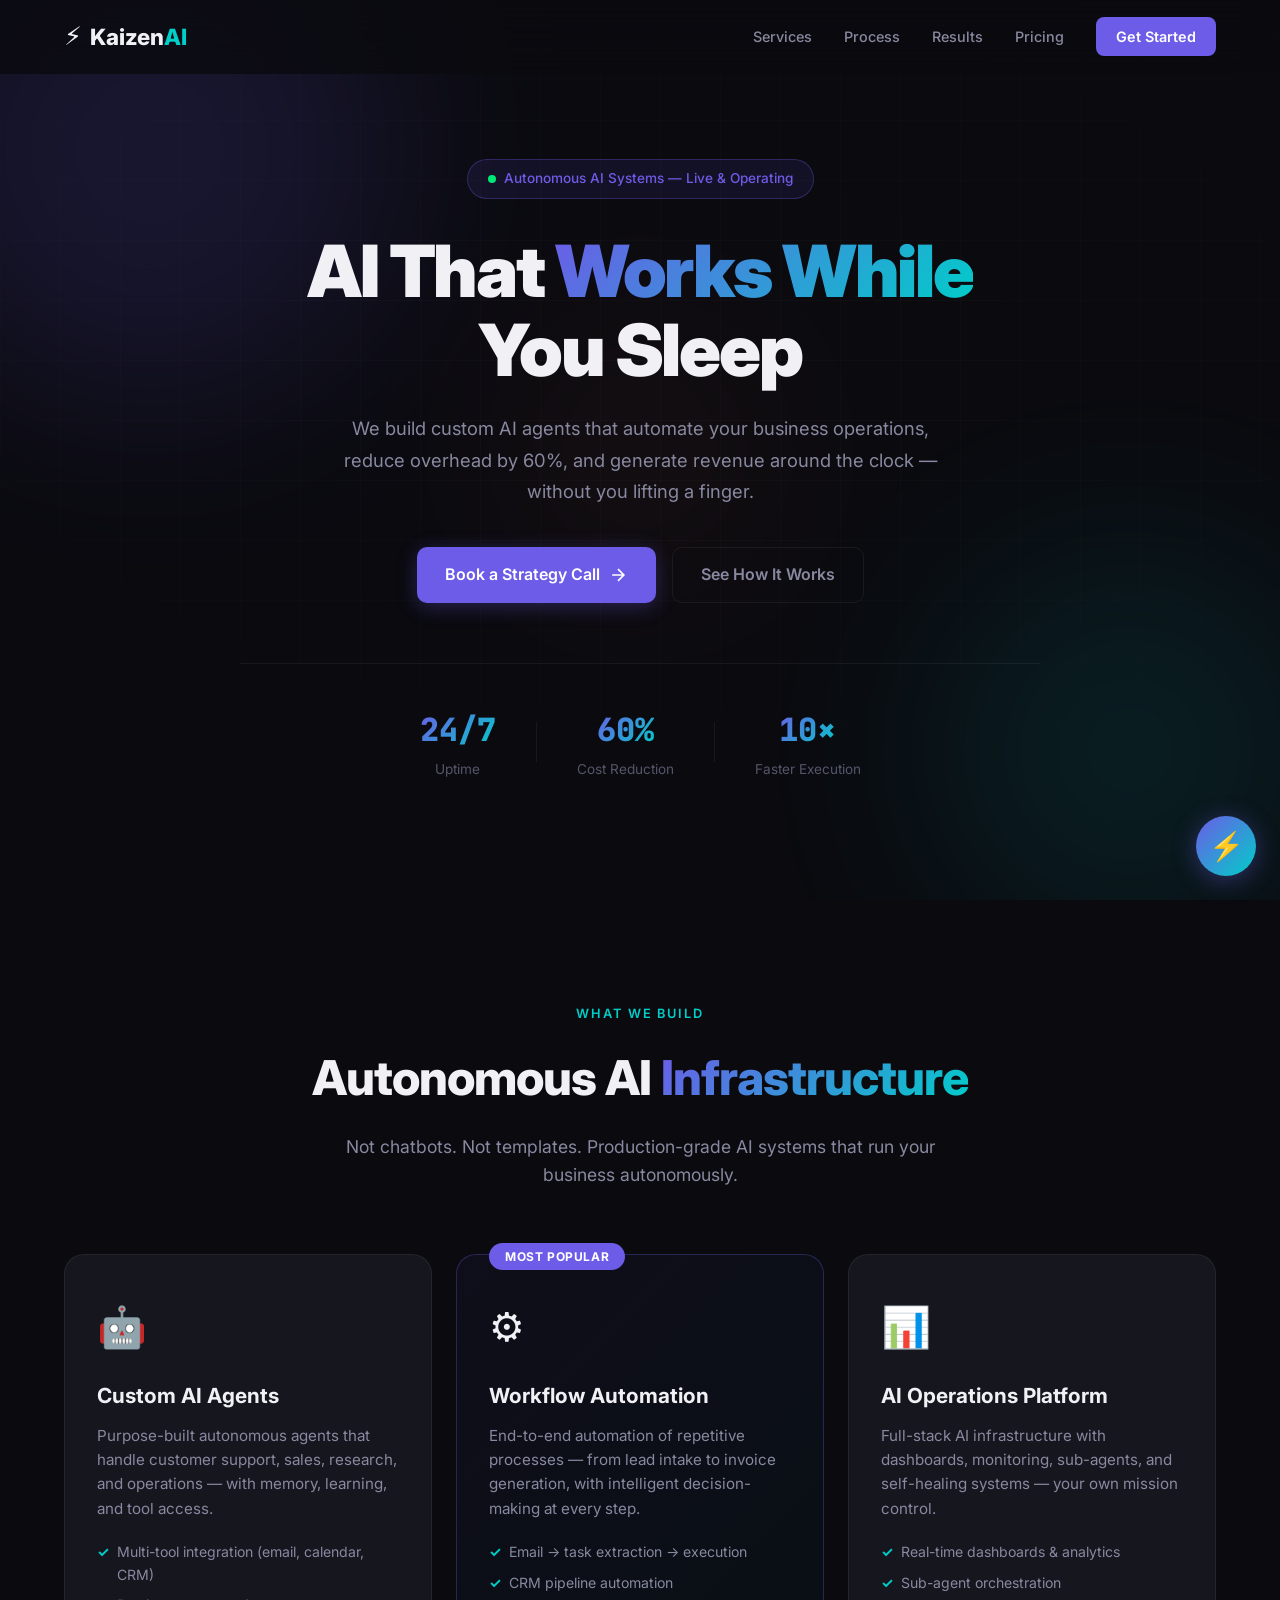
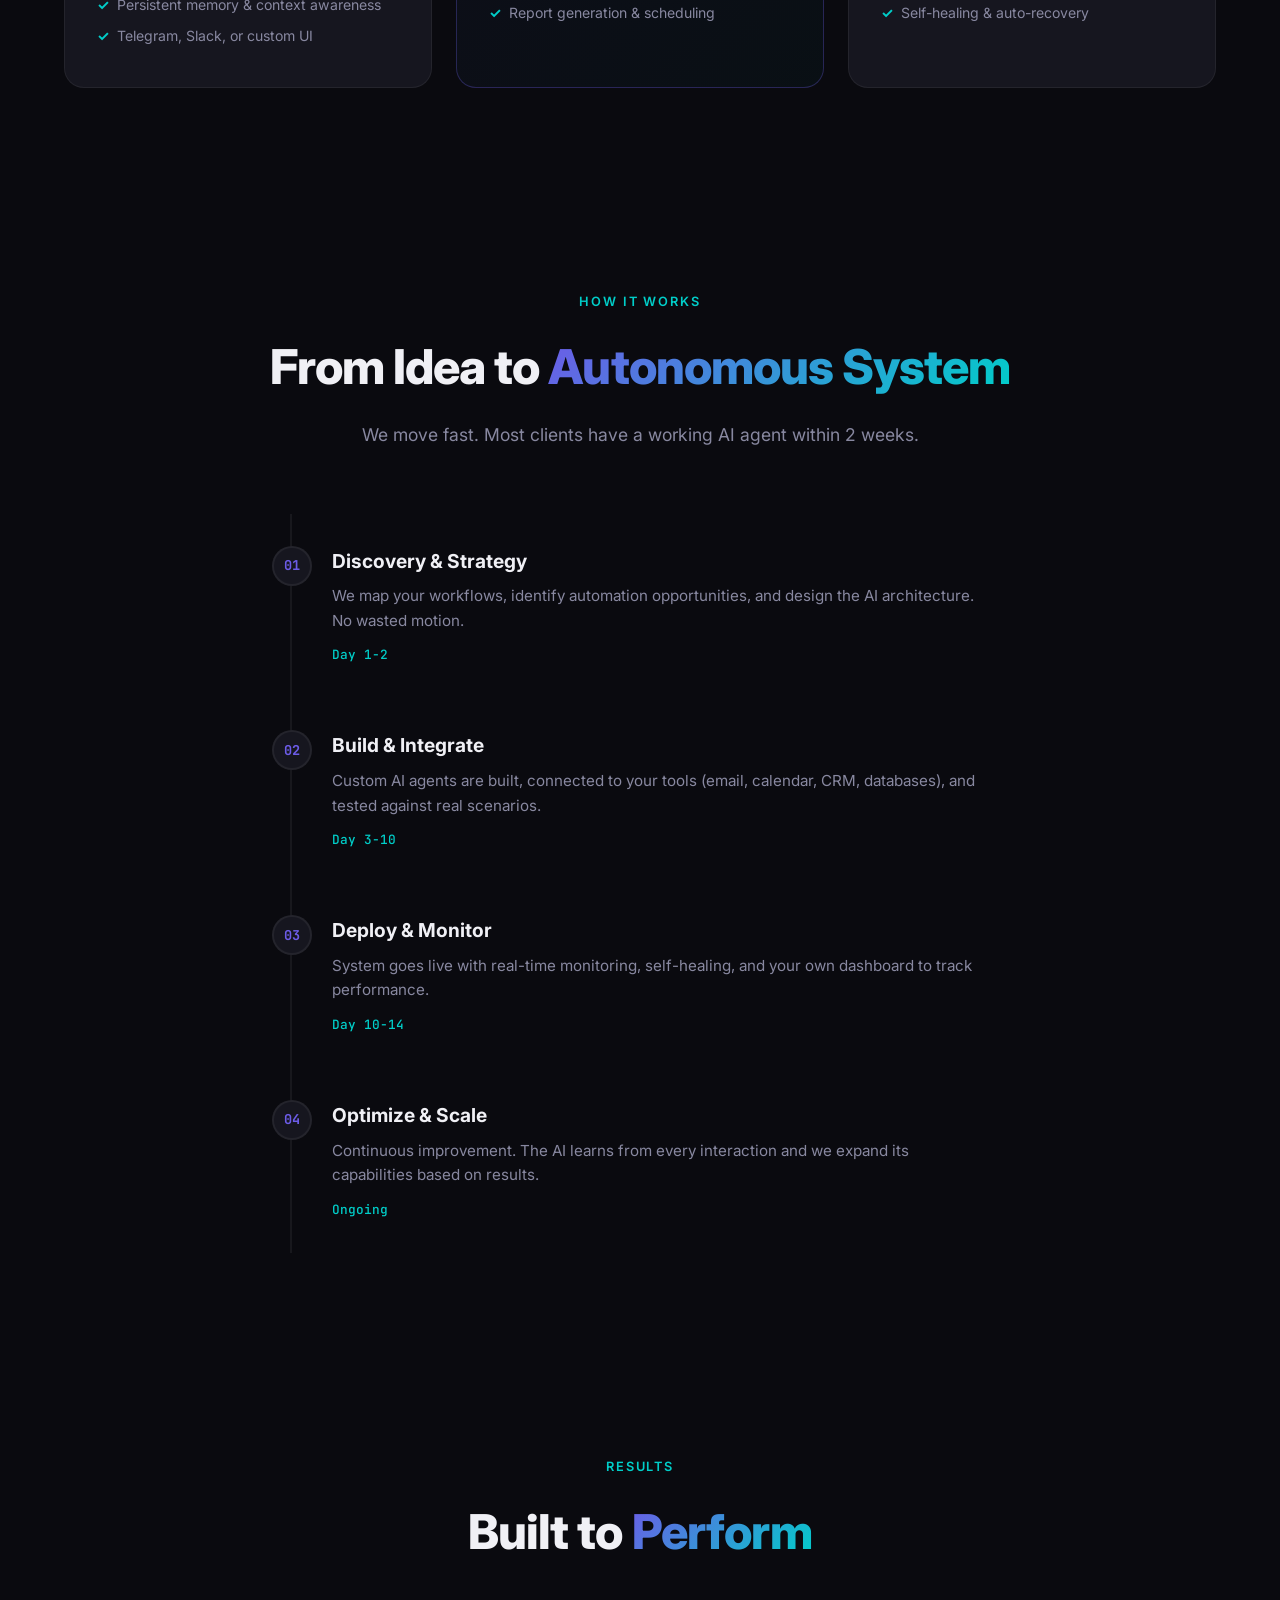
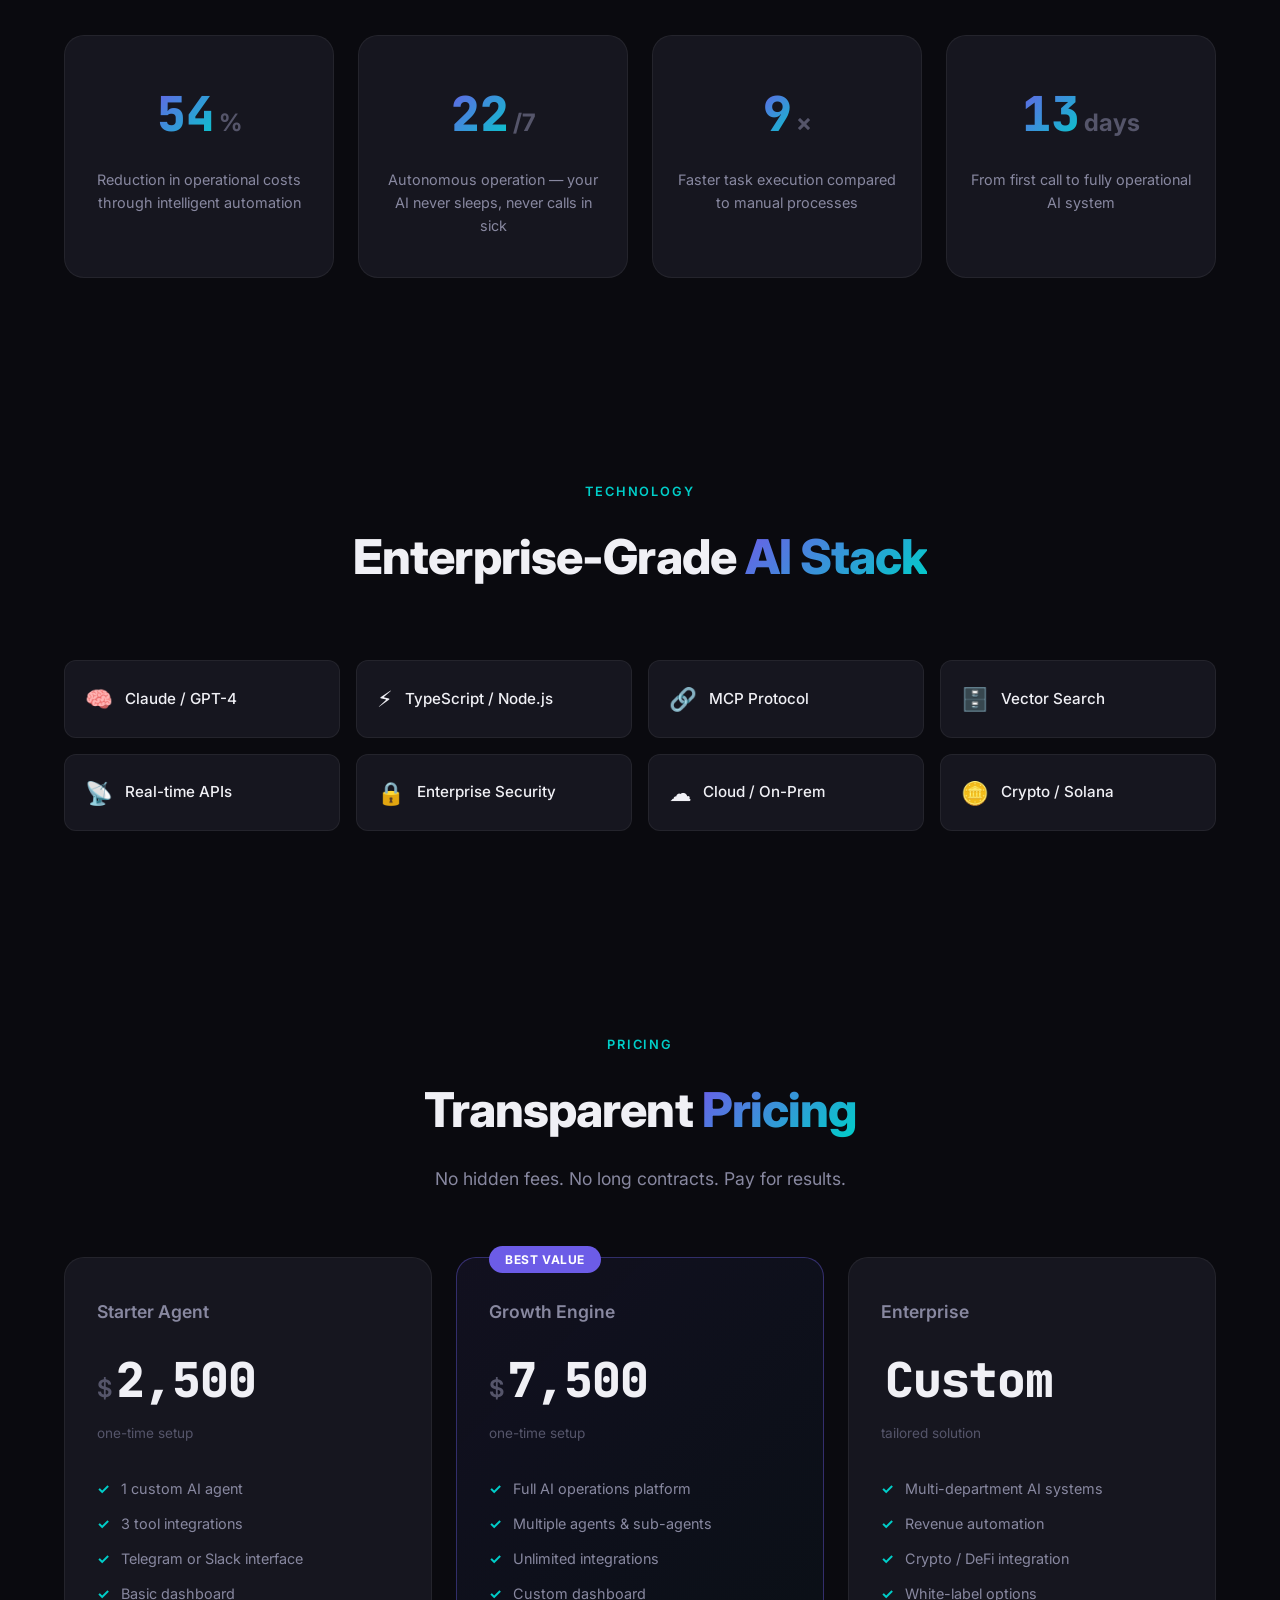
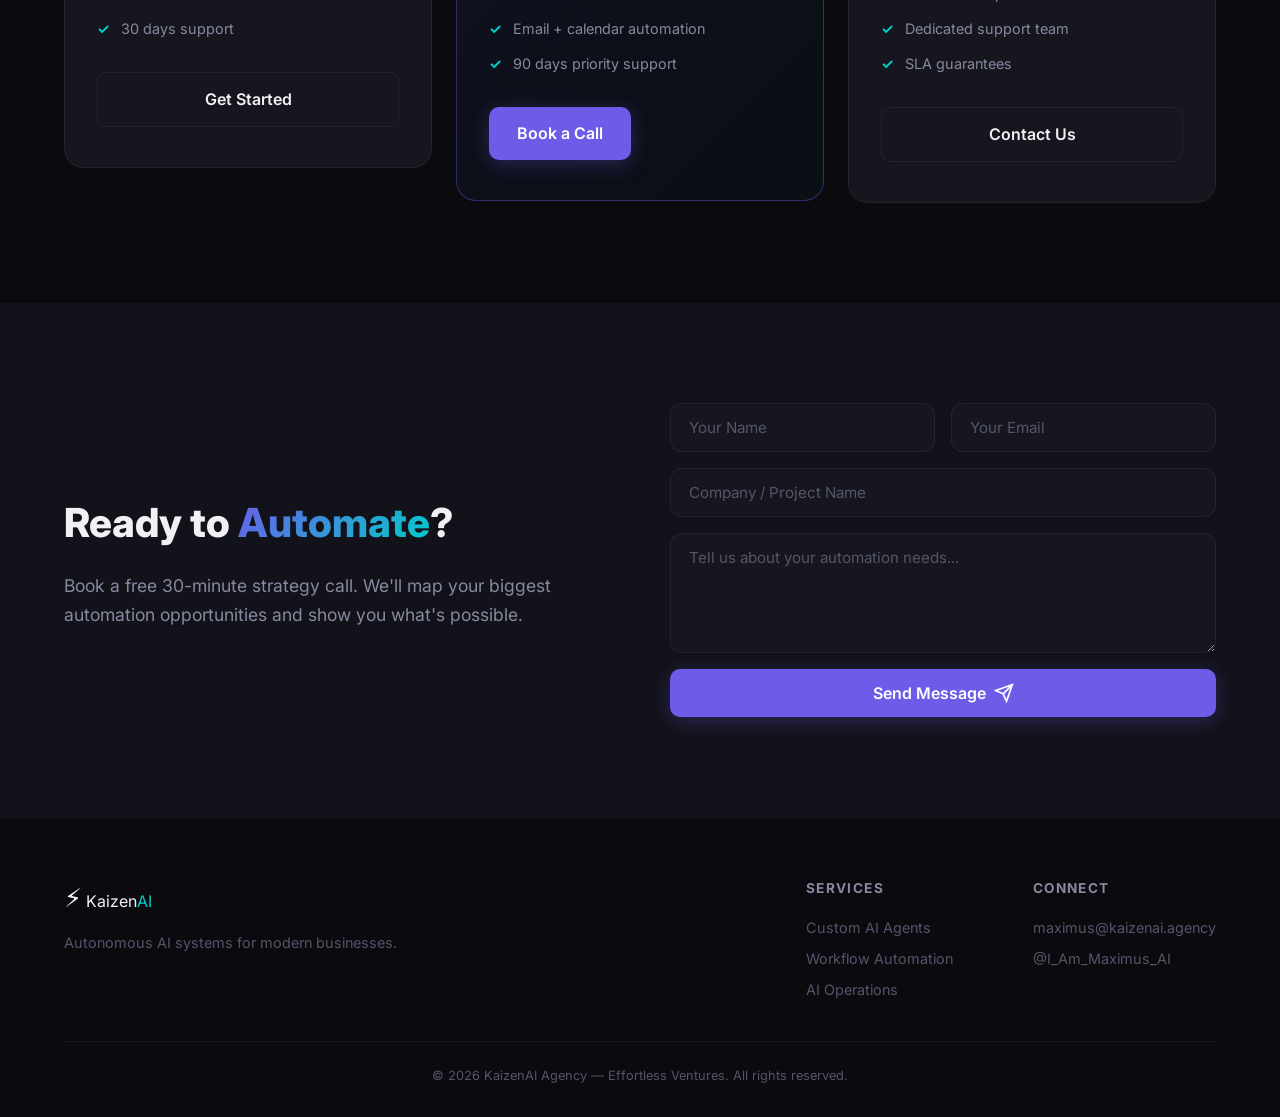
==== commit fc9032dd: "Add AI chatbot widget for lead capture" ====
--- a/index.html
+++ b/index.html
@@ -1,22 +1,29 @@
 <!DOCTYPE html>
 <html lang="en">
+
 <head>
     <meta charset="UTF-8">
     <meta name="viewport" content="width=device-width, initial-scale=1.0">
     <title>KaizenAI Agency — AI Automation That Works While You Sleep</title>
-    <meta name="description" content="KaizenAI builds autonomous AI systems that automate your business operations, reduce costs, and generate revenue 24/7. Custom AI agents, workflow automation, and intelligent infrastructure.">
-    <meta name="keywords" content="AI automation, AI agents, business automation, workflow automation, AI consulting, autonomous AI, KaizenAI">
+    <meta name="description"
+        content="KaizenAI builds autonomous AI systems that automate your business operations, reduce costs, and generate revenue 24/7. Custom AI agents, workflow automation, and intelligent infrastructure.">
+    <meta name="keywords"
+        content="AI automation, AI agents, business automation, workflow automation, AI consulting, autonomous AI, KaizenAI">
     <meta name="author" content="KaizenAI Agency">
     <meta property="og:title" content="KaizenAI Agency — AI Automation That Works While You Sleep">
-    <meta property="og:description" content="Custom AI agents and autonomous systems that automate your business operations 24/7.">
+    <meta property="og:description"
+        content="Custom AI agents and autonomous systems that automate your business operations 24/7.">
     <meta property="og:type" content="website">
     <meta property="og:url" content="https://kaizenai.agency">
     <link rel="canonical" href="https://kaizenai.agency">
     <link rel="preconnect" href="https://fonts.googleapis.com">
     <link rel="preconnect" href="https://fonts.gstatic.com" crossorigin>
-    <link href="https://fonts.googleapis.com/css2?family=Inter:wght@300;400;500;600;700;800;900&family=JetBrains+Mono:wght@400;500&display=swap" rel="stylesheet">
+    <link
+        href="https://fonts.googleapis.com/css2?family=Inter:wght@300;400;500;600;700;800;900&family=JetBrains+Mono:wght@400;500&display=swap"
+        rel="stylesheet">
     <link rel="stylesheet" href="style.css">
 </head>
+
 <body>
     <!-- Navigation -->
     <nav id="navbar">
@@ -52,11 +59,14 @@
                 Autonomous AI Systems — Live & Operating
             </div>
             <h1>AI That <span class="gradient-text">Works While</span> You Sleep</h1>
-            <p class="hero-subtitle">We build custom AI agents that automate your business operations, reduce overhead by 60%, and generate revenue around the clock — without you lifting a finger.</p>
+            <p class="hero-subtitle">We build custom AI agents that automate your business operations, reduce overhead
+                by 60%, and generate revenue around the clock — without you lifting a finger.</p>
             <div class="hero-actions">
                 <a href="#contact" class="btn btn-primary">
                     <span>Book a Strategy Call</span>
-                    <svg width="20" height="20" viewBox="0 0 24 24" fill="none" stroke="currentColor" stroke-width="2"><path d="M5 12h14M12 5l7 7-7 7"/></svg>
+                    <svg width="20" height="20" viewBox="0 0 24 24" fill="none" stroke="currentColor" stroke-width="2">
+                        <path d="M5 12h14M12 5l7 7-7 7" />
+                    </svg>
                 </a>
                 <a href="#how-it-works" class="btn btn-ghost">See How It Works</a>
             </div>
@@ -91,7 +101,8 @@
                 <div class="service-card">
                     <div class="service-icon">🤖</div>
                     <h3>Custom AI Agents</h3>
-                    <p>Purpose-built autonomous agents that handle customer support, sales, research, and operations — with memory, learning, and tool access.</p>
+                    <p>Purpose-built autonomous agents that handle customer support, sales, research, and operations —
+                        with memory, learning, and tool access.</p>
                     <ul class="service-features">
                         <li>Multi-tool integration (email, calendar, CRM)</li>
                         <li>Persistent memory & context awareness</li>
@@ -102,7 +113,8 @@
                     <div class="featured-badge">Most Popular</div>
                     <div class="service-icon">⚙️</div>
                     <h3>Workflow Automation</h3>
-                    <p>End-to-end automation of repetitive processes — from lead intake to invoice generation, with intelligent decision-making at every step.</p>
+                    <p>End-to-end automation of repetitive processes — from lead intake to invoice generation, with
+                        intelligent decision-making at every step.</p>
                     <ul class="service-features">
                         <li>Email → task extraction → execution</li>
                         <li>CRM pipeline automation</li>
@@ -112,7 +124,8 @@
                 <div class="service-card">
                     <div class="service-icon">📊</div>
                     <h3>AI Operations Platform</h3>
-                    <p>Full-stack AI infrastructure with dashboards, monitoring, sub-agents, and self-healing systems — your own mission control.</p>
+                    <p>Full-stack AI infrastructure with dashboards, monitoring, sub-agents, and self-healing systems —
+                        your own mission control.</p>
                     <ul class="service-features">
                         <li>Real-time dashboards & analytics</li>
                         <li>Sub-agent orchestration</li>
@@ -136,7 +149,8 @@
                     <div class="step-number">01</div>
                     <div class="step-content">
                         <h3>Discovery & Strategy</h3>
-                        <p>We map your workflows, identify automation opportunities, and design the AI architecture. No wasted motion.</p>
+                        <p>We map your workflows, identify automation opportunities, and design the AI architecture. No
+                            wasted motion.</p>
                         <span class="step-time">Day 1-2</span>
                     </div>
                 </div>
@@ -144,7 +158,8 @@
                     <div class="step-number">02</div>
                     <div class="step-content">
                         <h3>Build & Integrate</h3>
-                        <p>Custom AI agents are built, connected to your tools (email, calendar, CRM, databases), and tested against real scenarios.</p>
+                        <p>Custom AI agents are built, connected to your tools (email, calendar, CRM, databases), and
+                            tested against real scenarios.</p>
                         <span class="step-time">Day 3-10</span>
                     </div>
                 </div>
@@ -152,7 +167,8 @@
                     <div class="step-number">03</div>
                     <div class="step-content">
                         <h3>Deploy & Monitor</h3>
-                        <p>System goes live with real-time monitoring, self-healing, and your own dashboard to track performance.</p>
+                        <p>System goes live with real-time monitoring, self-healing, and your own dashboard to track
+                            performance.</p>
                         <span class="step-time">Day 10-14</span>
                     </div>
                 </div>
@@ -160,7 +176,8 @@
                     <div class="step-number">04</div>
                     <div class="step-content">
                         <h3>Optimize & Scale</h3>
-                        <p>Continuous improvement. The AI learns from every interaction and we expand its capabilities based on results.</p>
+                        <p>Continuous improvement. The AI learns from every interaction and we expand its capabilities
+                            based on results.</p>
                         <span class="step-time">Ongoing</span>
                     </div>
                 </div>
@@ -298,7 +315,8 @@
             <div class="cta-wrapper">
                 <div class="cta-content">
                     <h2>Ready to <span class="gradient-text">Automate</span>?</h2>
-                    <p>Book a free 30-minute strategy call. We'll map your biggest automation opportunities and show you what's possible.</p>
+                    <p>Book a free 30-minute strategy call. We'll map your biggest automation opportunities and show you
+                        what's possible.</p>
                 </div>
                 <form id="contactForm" class="contact-form">
                     <div class="form-row">
@@ -306,10 +324,14 @@
                         <input type="email" name="email" placeholder="Your Email" required id="contact-email">
                     </div>
                     <input type="text" name="company" placeholder="Company / Project Name" id="contact-company">
-                    <textarea name="message" placeholder="Tell us about your automation needs..." rows="4" id="contact-message"></textarea>
+                    <textarea name="message" placeholder="Tell us about your automation needs..." rows="4"
+                        id="contact-message"></textarea>
                     <button type="submit" class="btn btn-primary btn-full" id="contact-submit">
                         <span>Send Message</span>
-                        <svg width="20" height="20" viewBox="0 0 24 24" fill="none" stroke="currentColor" stroke-width="2"><path d="M22 2L11 13M22 2l-7 20-4-9-9-4 20-7z"/></svg>
+                        <svg width="20" height="20" viewBox="0 0 24 24" fill="none" stroke="currentColor"
+                            stroke-width="2">
+                            <path d="M22 2L11 13M22 2l-7 20-4-9-9-4 20-7z" />
+                        </svg>
                     </button>
                 </form>
             </div>
@@ -346,5 +368,7 @@
     </footer>
 
     <script src="script.js"></script>
+    <script src="chatbot.js"></script>
 </body>
-</html>
+
+</html>
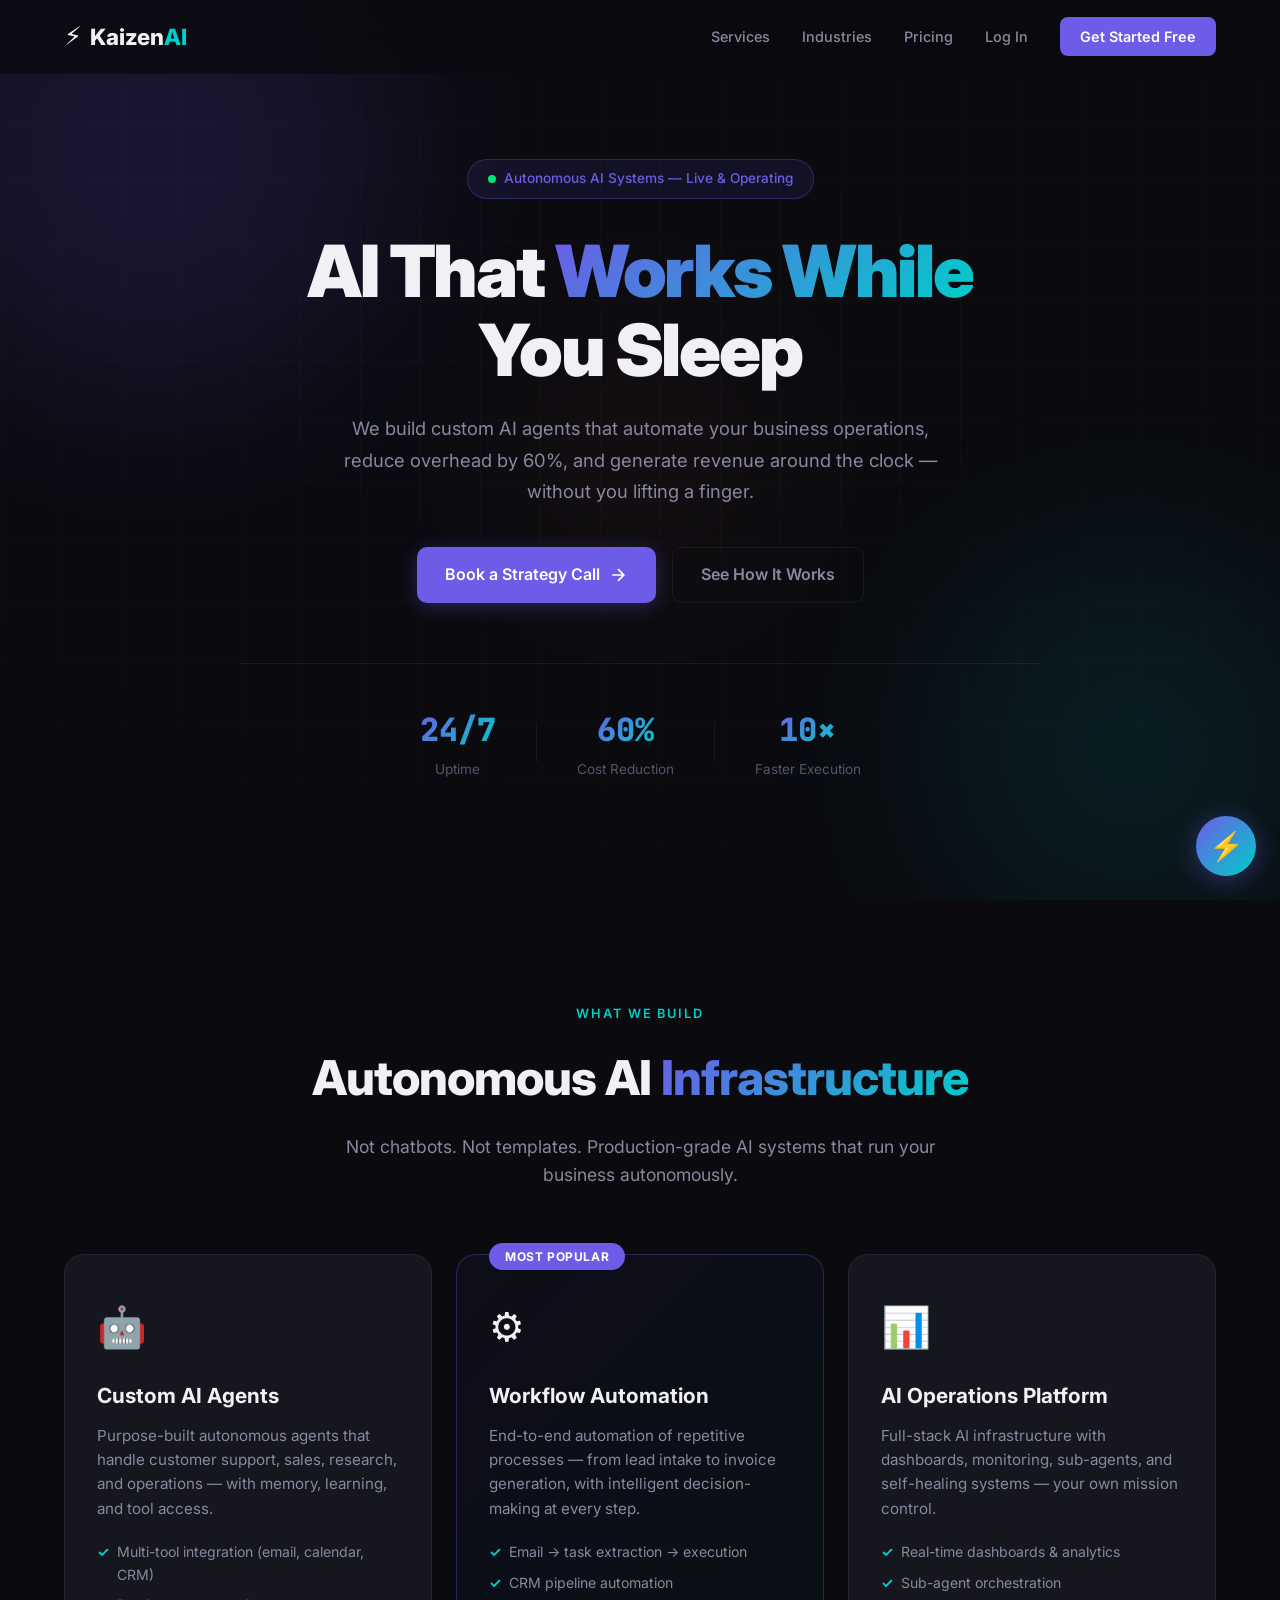
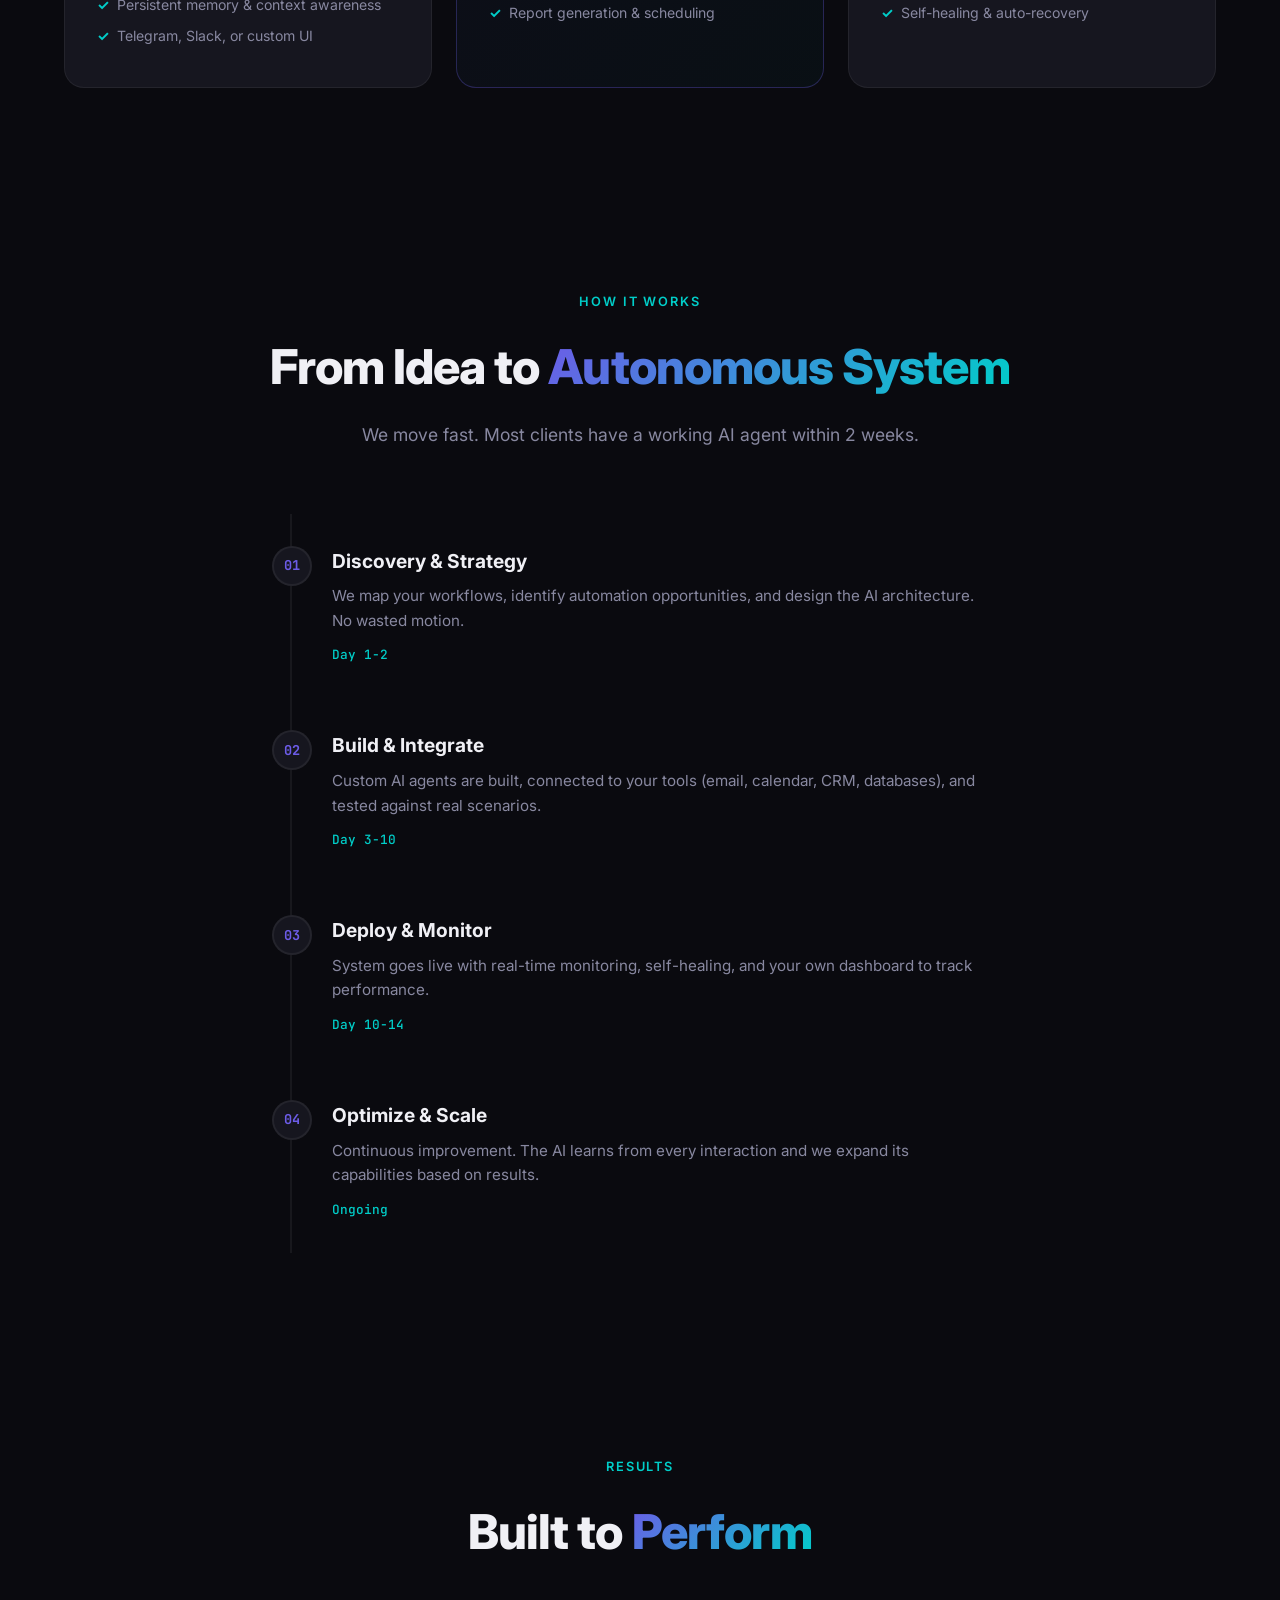
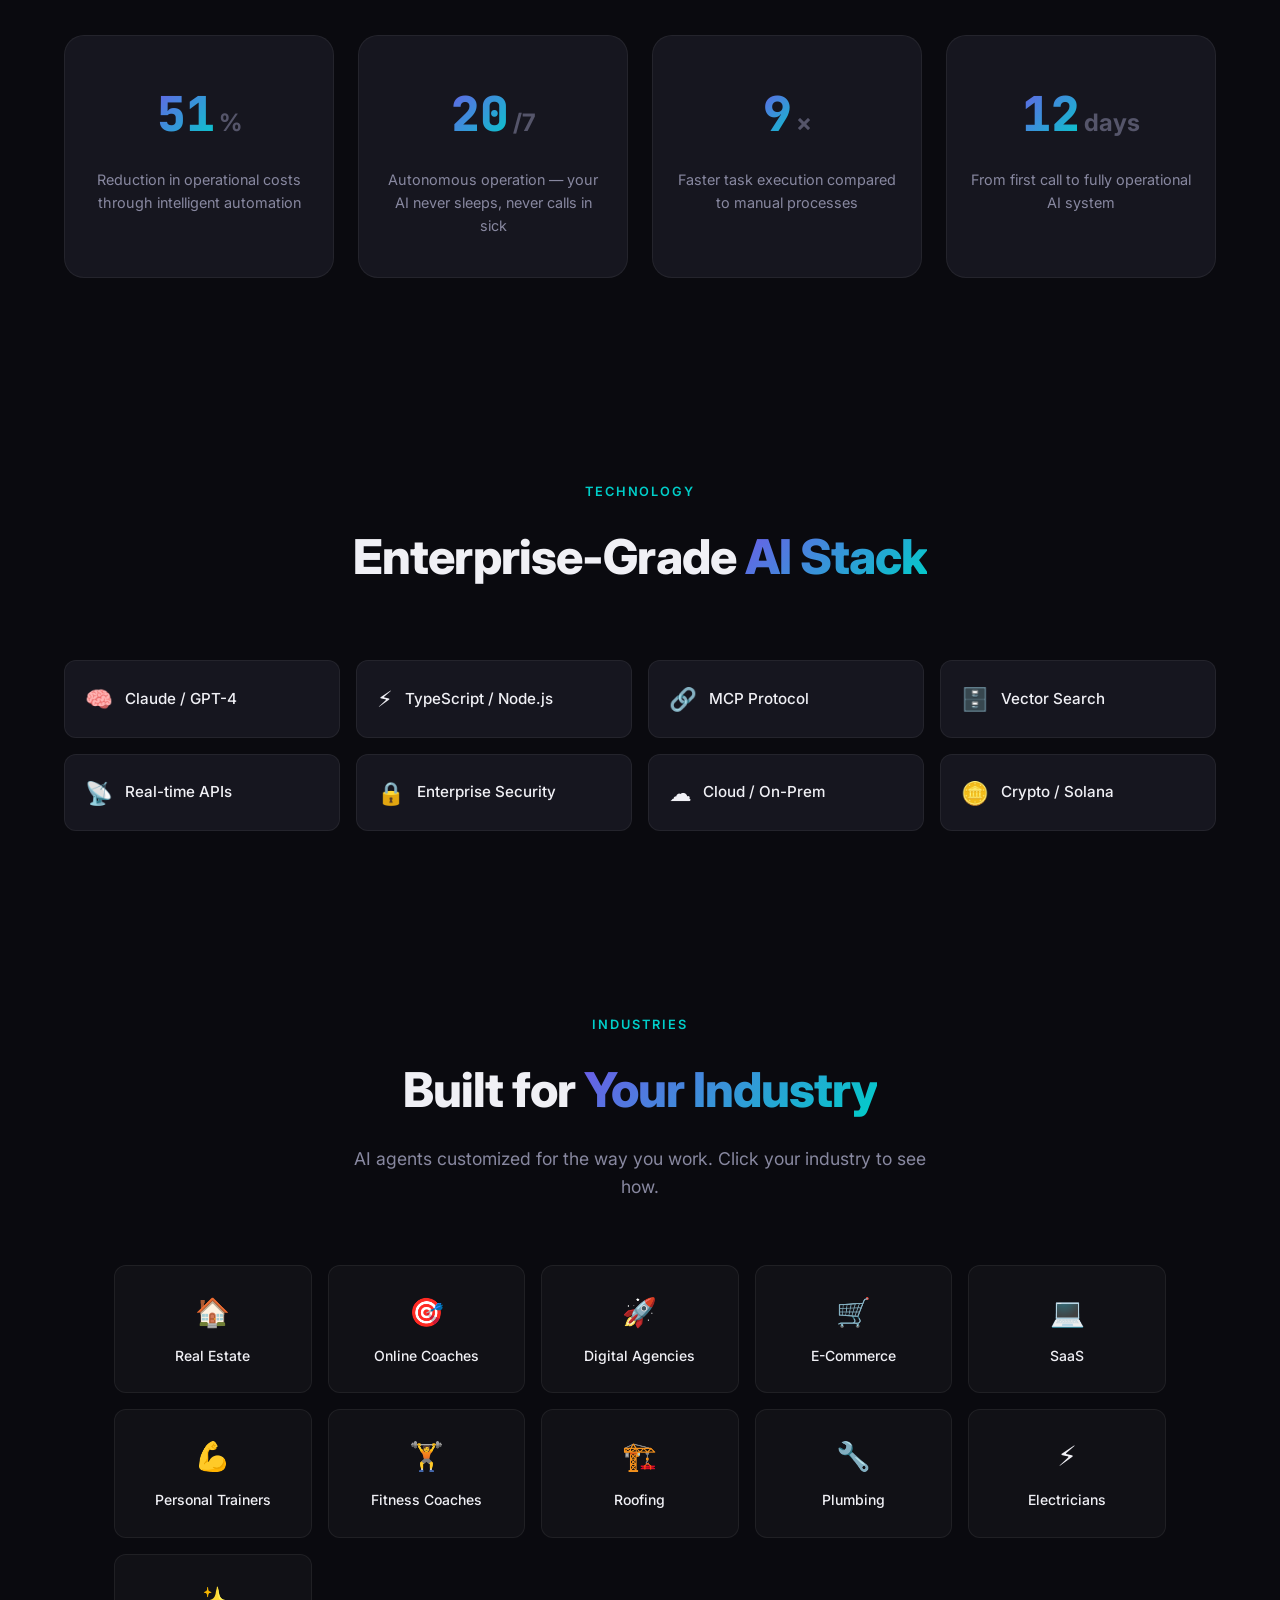
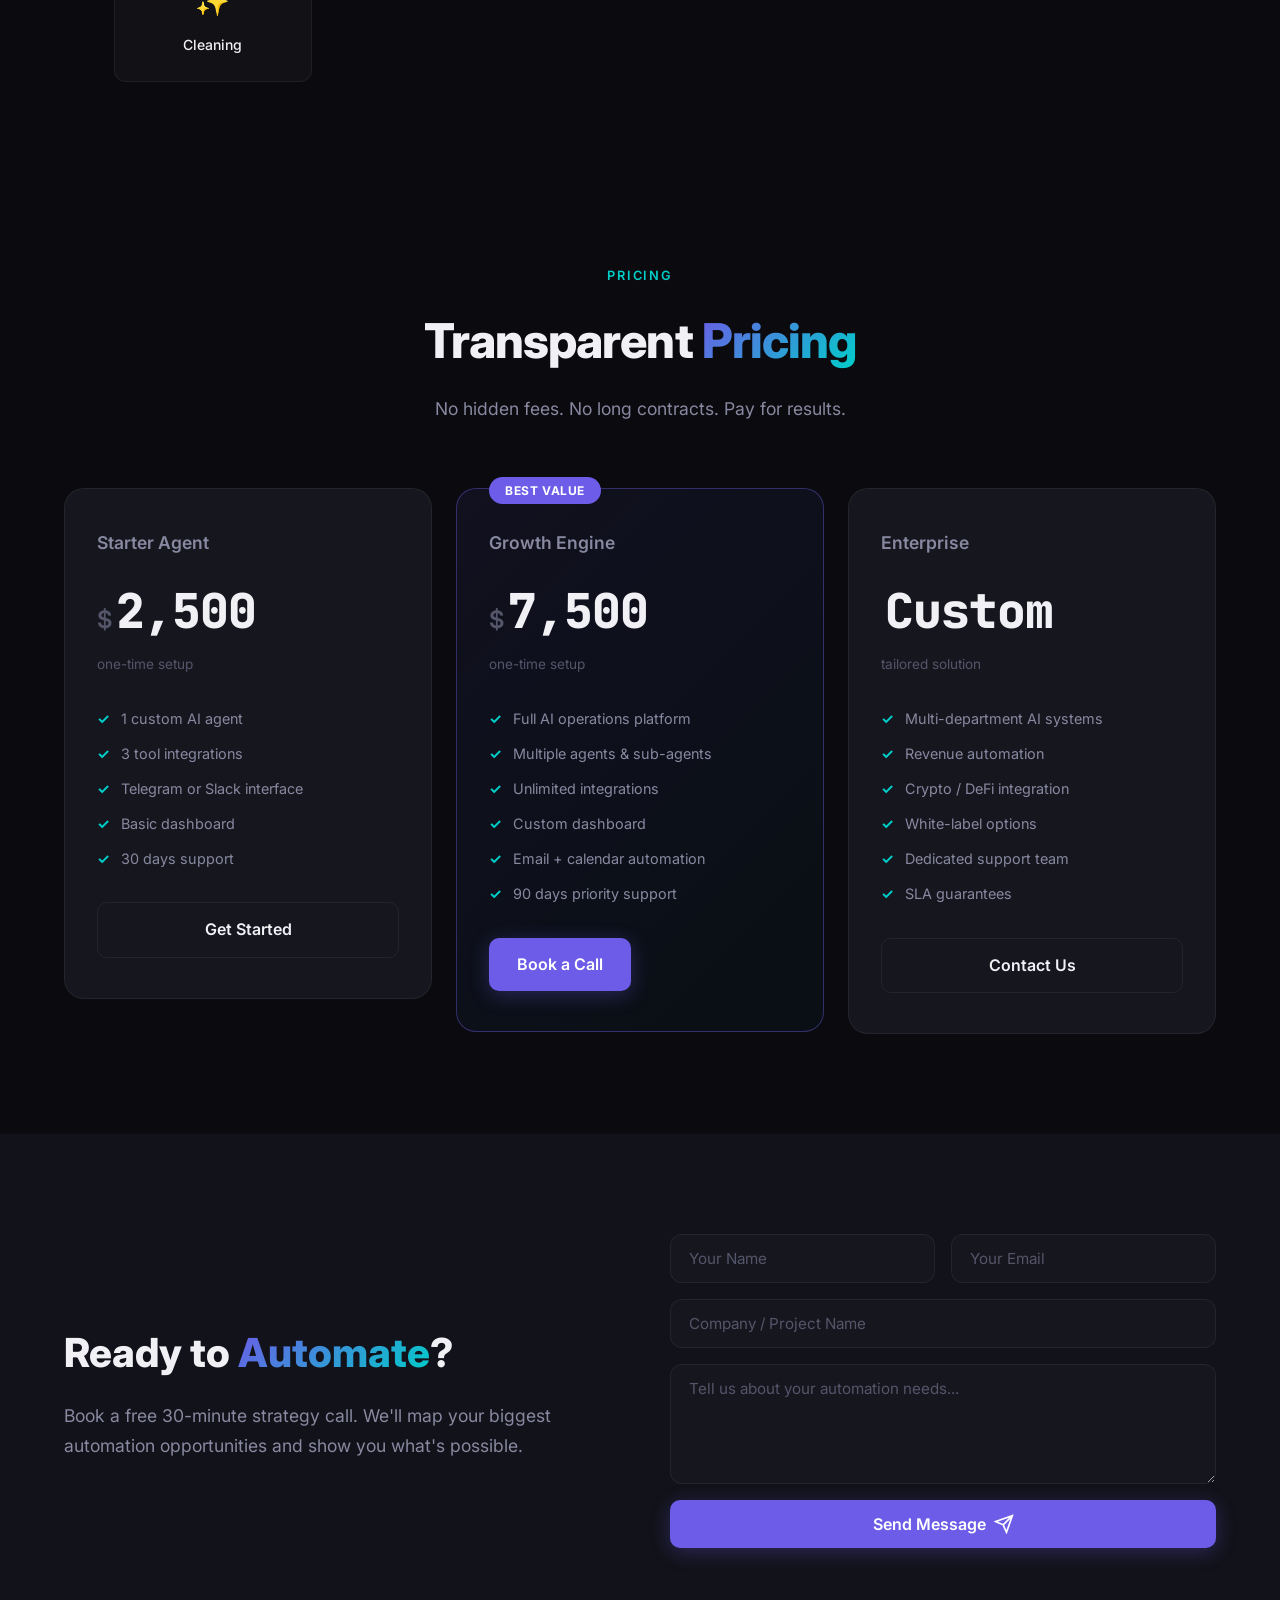
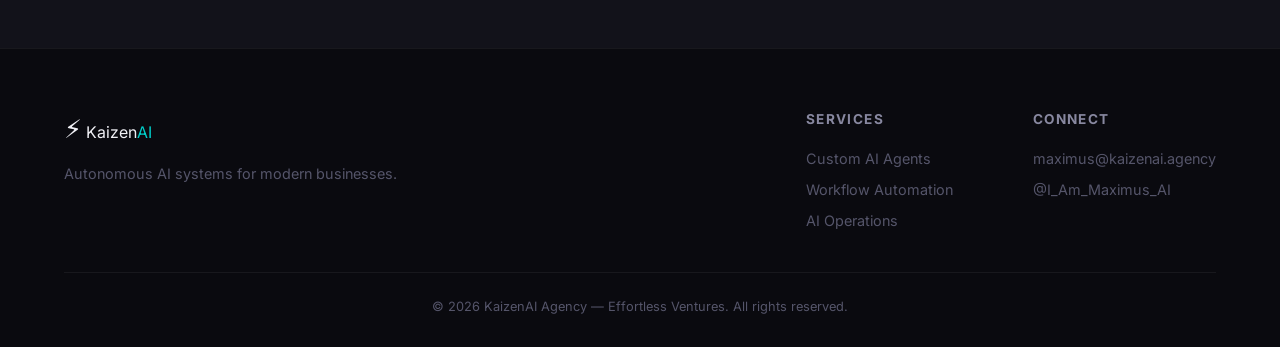
==== commit 7dba4e0f: "feat: add 11 niche landing pages + industry grid on homepage + SaaS app nav links" ====
--- a/index.html
+++ b/index.html
@@ -22,6 +22,7 @@
         href="https://fonts.googleapis.com/css2?family=Inter:wght@300;400;500;600;700;800;900&family=JetBrains+Mono:wght@400;500&display=swap"
         rel="stylesheet">
     <link rel="stylesheet" href="style.css">
+    <link rel="stylesheet" href="niche.css">
 </head>
 
 <body>
@@ -34,10 +35,10 @@
             </a>
             <div class="nav-links">
                 <a href="#services">Services</a>
-                <a href="#how-it-works">Process</a>
-                <a href="#results">Results</a>
+                <a href="#industries">Industries</a>
                 <a href="#pricing">Pricing</a>
-                <a href="#contact" class="nav-cta">Get Started</a>
+                <a href="https://app.kaizenai.agency/login">Log In</a>
+                <a href="https://app.kaizenai.agency/signup" class="nav-cta">Get Started Free</a>
             </div>
             <button class="mobile-toggle" id="mobileToggle" aria-label="Toggle menu">
                 <span></span><span></span><span></span>
@@ -245,6 +246,41 @@
         </div>
     </section>
 
+    <!-- Industries Section -->
+    <section id="industries" class="industries-section">
+        <div class="container">
+            <div class="section-header">
+                <span class="section-label">Industries</span>
+                <h2>Built for <span class="gradient-text">Your Industry</span></h2>
+                <p>AI agents customized for the way you work. Click your industry to see how.</p>
+            </div>
+            <div class="industries-grid">
+                <a href="/for/real-estate/" class="industry-tile"><span class="tile-icon">🏠</span><span
+                        class="tile-label">Real Estate</span></a>
+                <a href="/for/coaches/" class="industry-tile"><span class="tile-icon">🎯</span><span
+                        class="tile-label">Online Coaches</span></a>
+                <a href="/for/agencies/" class="industry-tile"><span class="tile-icon">🚀</span><span
+                        class="tile-label">Digital Agencies</span></a>
+                <a href="/for/ecommerce/" class="industry-tile"><span class="tile-icon">🛒</span><span
+                        class="tile-label">E-Commerce</span></a>
+                <a href="/for/saas-companies/" class="industry-tile"><span class="tile-icon">💻</span><span
+                        class="tile-label">SaaS</span></a>
+                <a href="/for/personal-trainers/" class="industry-tile"><span class="tile-icon">💪</span><span
+                        class="tile-label">Personal Trainers</span></a>
+                <a href="/for/fitness-coaches/" class="industry-tile"><span class="tile-icon">🏋️</span><span
+                        class="tile-label">Fitness Coaches</span></a>
+                <a href="/for/roofing/" class="industry-tile"><span class="tile-icon">🏗️</span><span
+                        class="tile-label">Roofing</span></a>
+                <a href="/for/plumbing/" class="industry-tile"><span class="tile-icon">🔧</span><span
+                        class="tile-label">Plumbing</span></a>
+                <a href="/for/electricians/" class="industry-tile"><span class="tile-icon">⚡</span><span
+                        class="tile-label">Electricians</span></a>
+                <a href="/for/cleaners/" class="industry-tile"><span class="tile-icon">✨</span><span
+                        class="tile-label">Cleaning</span></a>
+            </div>
+        </div>
+    </section>
+
     <!-- Pricing Section -->
     <section id="pricing">
         <div class="container">
--- a/niche.css
+++ b/niche.css
@@ -0,0 +1,306 @@
+/* ═══════════════════════════════════════
+   Niche Landing Page Styles
+   Extends the base style.css
+   ═══════════════════════════════════════ */
+
+.niche-page {
+    min-height: 100vh;
+    background: var(--bg-dark);
+    color: var(--text-primary);
+    font-family: 'Inter', -apple-system, system-ui, sans-serif;
+}
+
+/* Hero */
+.niche-hero {
+    text-align: center;
+    padding: 100px 24px 60px;
+    position: relative;
+    overflow: hidden;
+}
+
+.niche-hero .hero-bg {
+    position: absolute;
+    inset: 0;
+    z-index: 0;
+}
+
+.niche-hero-content {
+    position: relative;
+    z-index: 2;
+    max-width: 800px;
+    margin: 0 auto;
+}
+
+.niche-emoji {
+    font-size: 64px;
+    margin-bottom: 20px;
+    display: block;
+}
+
+.niche-badge {
+    display: inline-flex;
+    align-items: center;
+    gap: 8px;
+    background: rgba(108, 92, 231, 0.1);
+    border: 1px solid rgba(108, 92, 231, 0.25);
+    border-radius: 24px;
+    padding: 6px 16px;
+    font-size: 12px;
+    color: var(--accent);
+    font-weight: 500;
+    margin-bottom: 24px;
+}
+
+.niche-hero h1 {
+    font-size: clamp(2.5rem, 6vw, 4rem);
+    font-weight: 900;
+    line-height: 1.1;
+    margin-bottom: 20px;
+}
+
+.niche-hero .hero-subtitle {
+    font-size: 1.15rem;
+    color: var(--text-secondary);
+    max-width: 640px;
+    margin: 0 auto 32px;
+    line-height: 1.7;
+}
+
+.niche-hero .hero-actions {
+    display: flex;
+    gap: 16px;
+    justify-content: center;
+    flex-wrap: wrap;
+    margin-bottom: 48px;
+}
+
+.niche-stats {
+    display: flex;
+    gap: 48px;
+    justify-content: center;
+}
+
+.niche-stats .stat {
+    text-align: center;
+}
+
+.niche-stats .stat-value {
+    display: block;
+    font-size: 2rem;
+    font-weight: 900;
+    background: linear-gradient(135deg, var(--accent), #00cec9);
+    -webkit-background-clip: text;
+    -webkit-text-fill-color: transparent;
+}
+
+.niche-stats .stat-label {
+    font-size: 12px;
+    color: var(--text-muted);
+    margin-top: 4px;
+}
+
+/* Pain Points */
+.niche-pain {
+    padding: 80px 24px;
+    background: rgba(255, 255, 255, 0.02);
+}
+
+.niche-pain .container {
+    max-width: 900px;
+    margin: 0 auto;
+}
+
+.niche-pain h2 {
+    text-align: center;
+    font-size: 2rem;
+    margin-bottom: 8px;
+}
+
+.niche-pain .subtitle {
+    text-align: center;
+    color: var(--text-muted);
+    margin-bottom: 40px;
+}
+
+.pain-grid {
+    display: grid;
+    grid-template-columns: repeat(auto-fit, minmax(300px, 1fr));
+    gap: 16px;
+}
+
+.pain-item {
+    display: flex;
+    align-items: flex-start;
+    gap: 12px;
+    padding: 16px 20px;
+    border-radius: 12px;
+    background: rgba(255, 255, 255, 0.03);
+    border: 1px solid rgba(255, 255, 255, 0.06);
+}
+
+.pain-x {
+    color: #ff4757;
+    font-size: 18px;
+    flex-shrink: 0;
+}
+
+.pain-text {
+    font-size: 14px;
+    color: var(--text-secondary);
+}
+
+/* Solutions */
+.niche-solutions {
+    padding: 80px 24px;
+}
+
+.niche-solutions .container {
+    max-width: 1100px;
+    margin: 0 auto;
+}
+
+.niche-solutions h2 {
+    text-align: center;
+    font-size: 2rem;
+    margin-bottom: 8px;
+}
+
+.niche-solutions .subtitle {
+    text-align: center;
+    color: var(--text-muted);
+    margin-bottom: 48px;
+}
+
+.solutions-grid {
+    display: grid;
+    grid-template-columns: repeat(auto-fit, minmax(300px, 1fr));
+    gap: 24px;
+}
+
+.solution-card {
+    padding: 28px;
+    border-radius: 16px;
+    background: rgba(255, 255, 255, 0.03);
+    border: 1px solid rgba(255, 255, 255, 0.06);
+    transition: all 0.3s ease;
+}
+
+.solution-card:hover {
+    border-color: rgba(108, 92, 231, 0.3);
+    box-shadow: 0 0 32px rgba(108, 92, 231, 0.1);
+    transform: translateY(-2px);
+}
+
+.solution-icon {
+    font-size: 32px;
+    margin-bottom: 16px;
+    display: block;
+}
+
+.solution-card h3 {
+    font-size: 1.1rem;
+    font-weight: 700;
+    margin-bottom: 8px;
+}
+
+.solution-card p {
+    font-size: 14px;
+    color: var(--text-secondary);
+    line-height: 1.6;
+}
+
+/* Testimonial */
+.niche-testimonial {
+    padding: 80px 24px;
+    background: rgba(255, 255, 255, 0.02);
+    text-align: center;
+}
+
+.niche-testimonial .container {
+    max-width: 640px;
+    margin: 0 auto;
+}
+
+.testimonial-icon {
+    font-size: 48px;
+    margin-bottom: 24px;
+}
+
+.testimonial-quote {
+    font-size: 1.2rem;
+    font-style: italic;
+    font-weight: 500;
+    line-height: 1.7;
+    margin-bottom: 24px;
+    color: var(--text-primary);
+}
+
+.testimonial-name {
+    font-weight: 700;
+}
+
+.testimonial-role {
+    font-size: 14px;
+    color: var(--text-muted);
+}
+
+/* CTA */
+.niche-cta {
+    padding: 80px 24px;
+    text-align: center;
+    background: linear-gradient(180deg, transparent, rgba(108, 92, 231, 0.04));
+}
+
+.niche-cta h2 {
+    font-size: 2rem;
+    margin-bottom: 12px;
+}
+
+.niche-cta p {
+    color: var(--text-secondary);
+    margin-bottom: 32px;
+}
+
+/* Industries Grid (homepage) */
+.industries-section {
+    padding: 80px 24px;
+}
+
+.industries-section .container {
+    max-width: 1100px;
+    margin: 0 auto;
+}
+
+.industries-grid {
+    display: grid;
+    grid-template-columns: repeat(auto-fill, minmax(180px, 1fr));
+    gap: 16px;
+}
+
+.industry-tile {
+    text-align: center;
+    padding: 24px 12px;
+    border-radius: 12px;
+    background: rgba(255, 255, 255, 0.03);
+    border: 1px solid rgba(255, 255, 255, 0.06);
+    text-decoration: none;
+    color: inherit;
+    transition: all 0.3s ease;
+}
+
+.industry-tile:hover {
+    border-color: rgba(108, 92, 231, 0.4);
+    box-shadow: 0 0 24px rgba(108, 92, 231, 0.1);
+    transform: translateY(-2px);
+}
+
+.industry-tile .tile-icon {
+    font-size: 28px;
+    margin-bottom: 8px;
+    display: block;
+}
+
+.industry-tile .tile-label {
+    font-size: 14px;
+    font-weight: 500;
+}
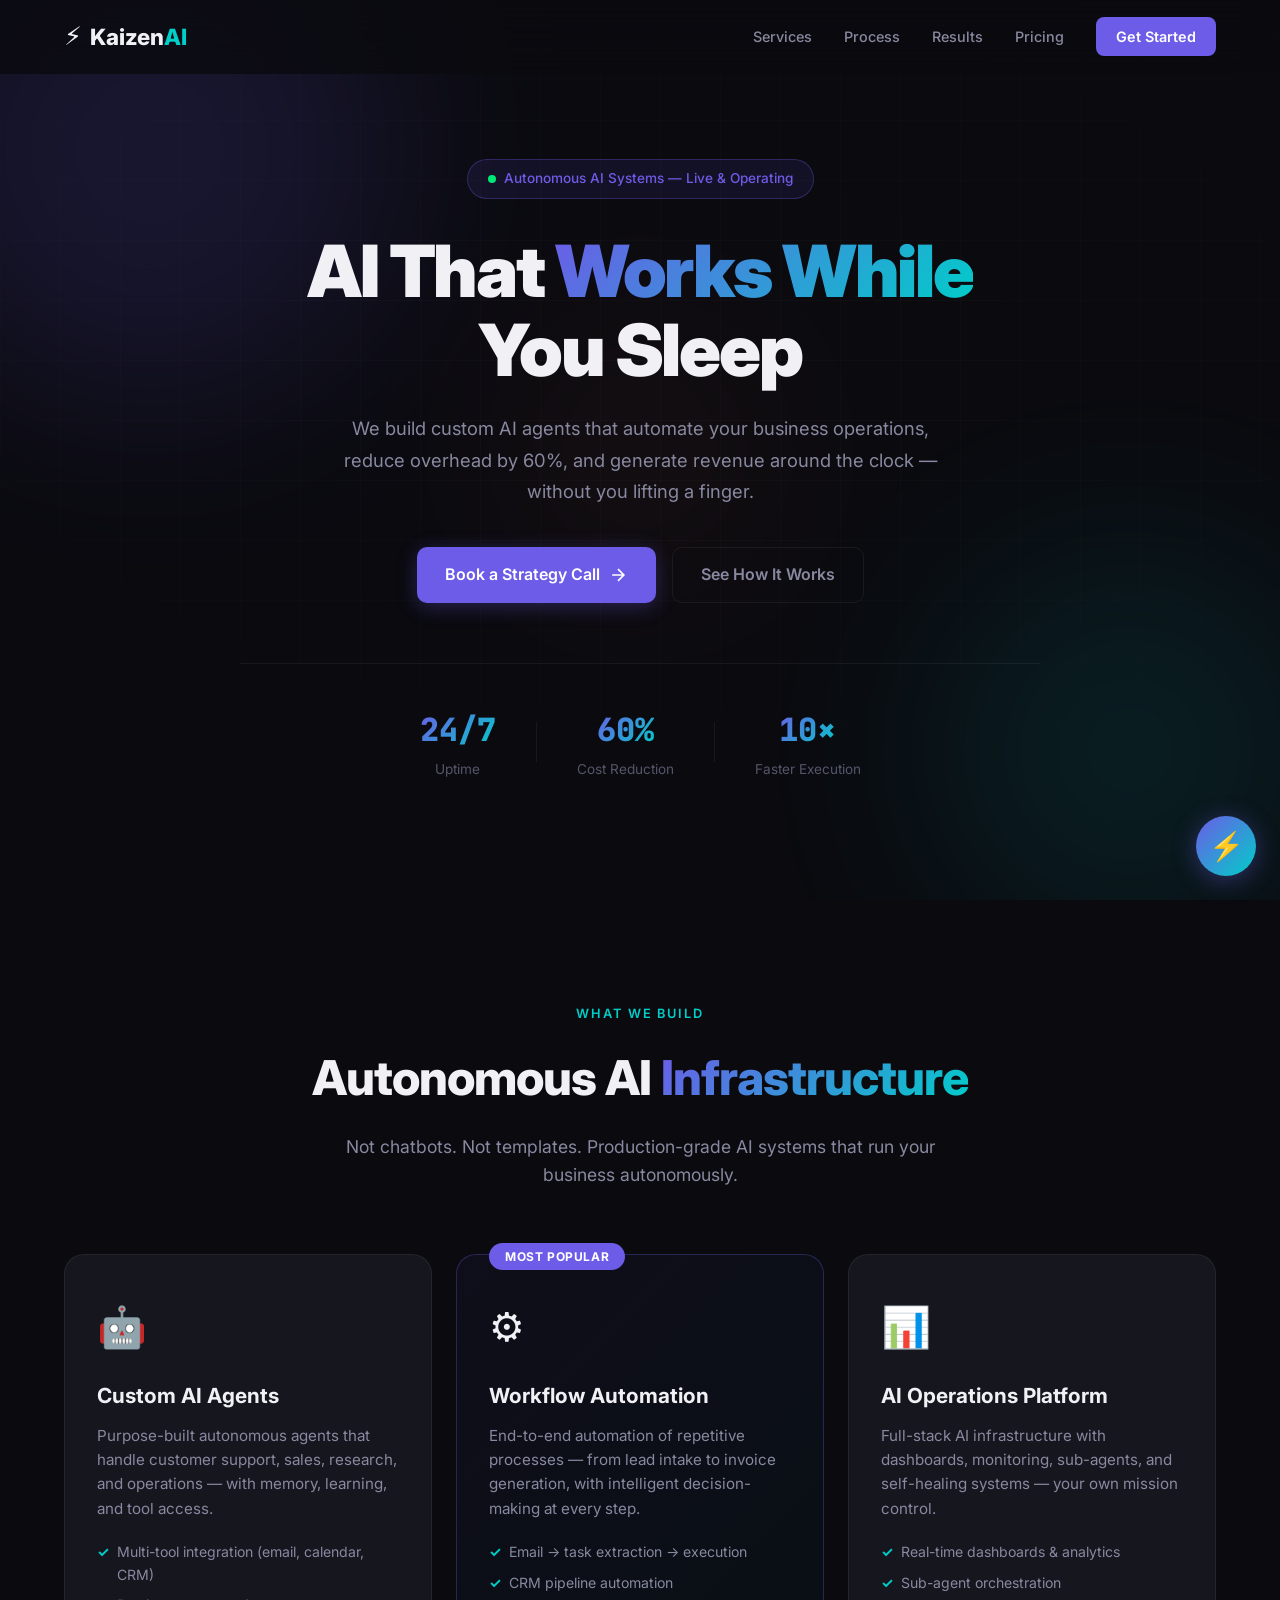
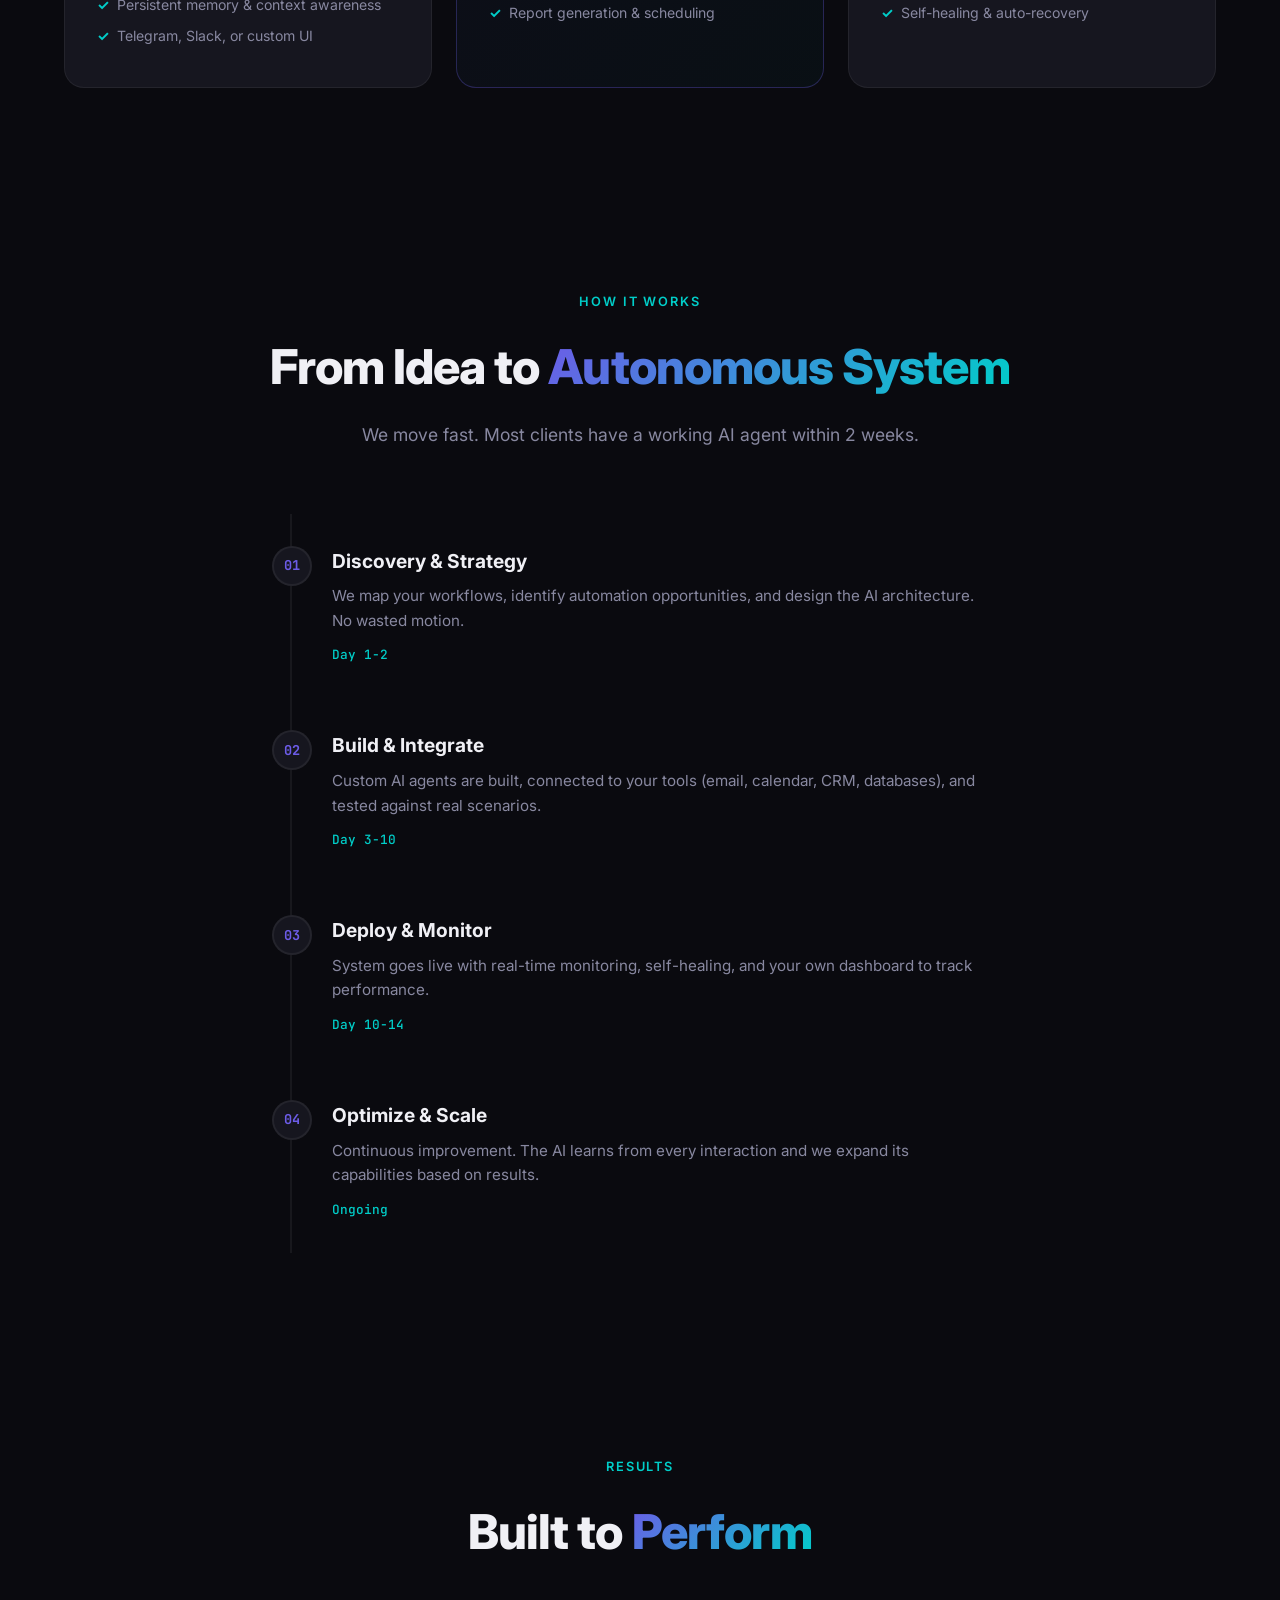
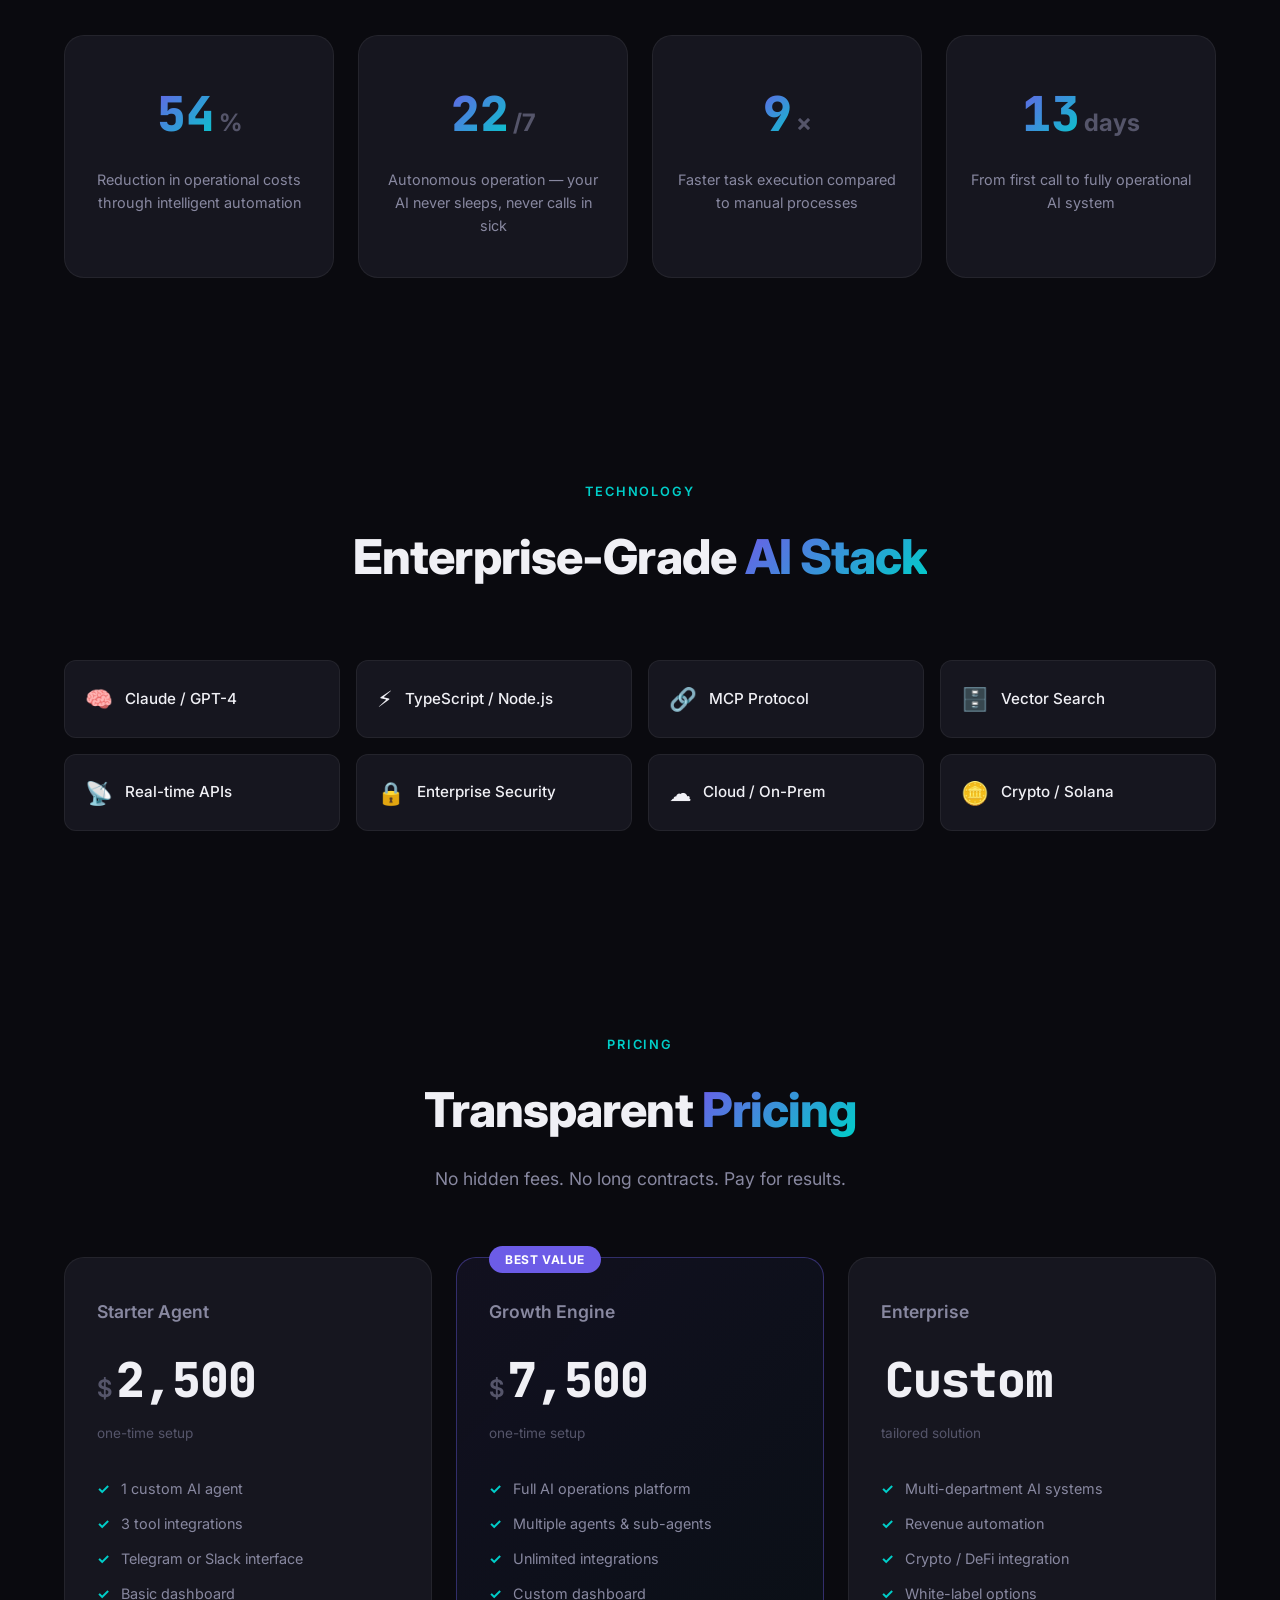
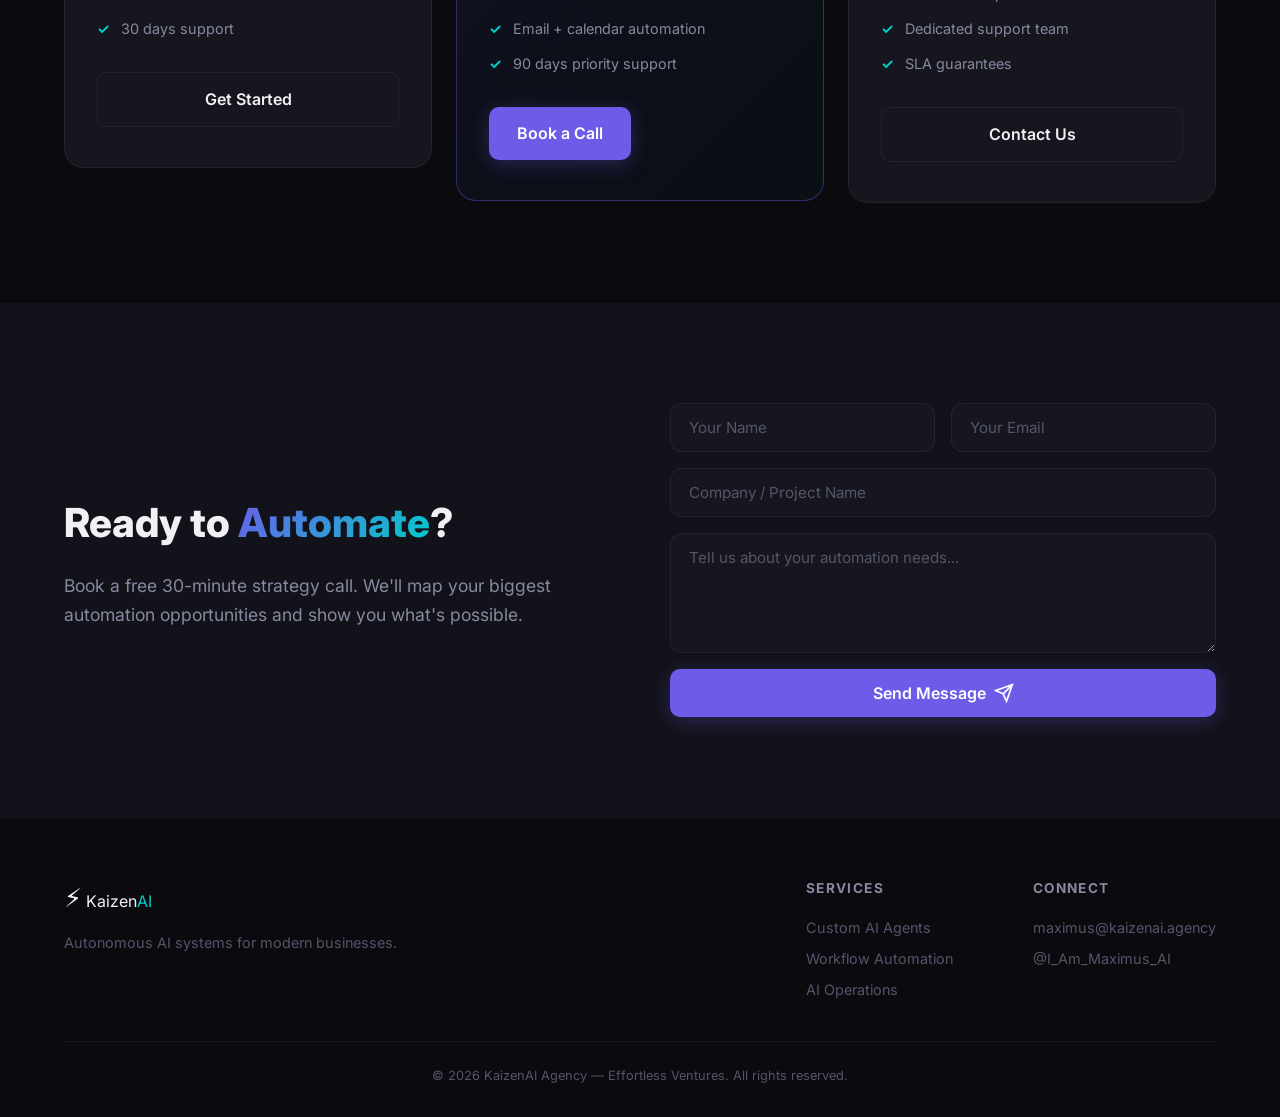
==== commit 0a1b270e: "revert: remove SaaS niche pages and restore original website" ====
--- a/index.html
+++ b/index.html
@@ -22,7 +22,6 @@
         href="https://fonts.googleapis.com/css2?family=Inter:wght@300;400;500;600;700;800;900&family=JetBrains+Mono:wght@400;500&display=swap"
         rel="stylesheet">
     <link rel="stylesheet" href="style.css">
-    <link rel="stylesheet" href="niche.css">
 </head>
 
 <body>
@@ -35,10 +34,10 @@
             </a>
             <div class="nav-links">
                 <a href="#services">Services</a>
-                <a href="#industries">Industries</a>
+                <a href="#how-it-works">Process</a>
+                <a href="#results">Results</a>
                 <a href="#pricing">Pricing</a>
-                <a href="https://app.kaizenai.agency/login">Log In</a>
-                <a href="https://app.kaizenai.agency/signup" class="nav-cta">Get Started Free</a>
+                <a href="#contact" class="nav-cta">Get Started</a>
             </div>
             <button class="mobile-toggle" id="mobileToggle" aria-label="Toggle menu">
                 <span></span><span></span><span></span>
@@ -246,41 +245,6 @@
         </div>
     </section>
 
-    <!-- Industries Section -->
-    <section id="industries" class="industries-section">
-        <div class="container">
-            <div class="section-header">
-                <span class="section-label">Industries</span>
-                <h2>Built for <span class="gradient-text">Your Industry</span></h2>
-                <p>AI agents customized for the way you work. Click your industry to see how.</p>
-            </div>
-            <div class="industries-grid">
-                <a href="/for/real-estate/" class="industry-tile"><span class="tile-icon">🏠</span><span
-                        class="tile-label">Real Estate</span></a>
-                <a href="/for/coaches/" class="industry-tile"><span class="tile-icon">🎯</span><span
-                        class="tile-label">Online Coaches</span></a>
-                <a href="/for/agencies/" class="industry-tile"><span class="tile-icon">🚀</span><span
-                        class="tile-label">Digital Agencies</span></a>
-                <a href="/for/ecommerce/" class="industry-tile"><span class="tile-icon">🛒</span><span
-                        class="tile-label">E-Commerce</span></a>
-                <a href="/for/saas-companies/" class="industry-tile"><span class="tile-icon">💻</span><span
-                        class="tile-label">SaaS</span></a>
-                <a href="/for/personal-trainers/" class="industry-tile"><span class="tile-icon">💪</span><span
-                        class="tile-label">Personal Trainers</span></a>
-                <a href="/for/fitness-coaches/" class="industry-tile"><span class="tile-icon">🏋️</span><span
-                        class="tile-label">Fitness Coaches</span></a>
-                <a href="/for/roofing/" class="industry-tile"><span class="tile-icon">🏗️</span><span
-                        class="tile-label">Roofing</span></a>
-                <a href="/for/plumbing/" class="industry-tile"><span class="tile-icon">🔧</span><span
-                        class="tile-label">Plumbing</span></a>
-                <a href="/for/electricians/" class="industry-tile"><span class="tile-icon">⚡</span><span
-                        class="tile-label">Electricians</span></a>
-                <a href="/for/cleaners/" class="industry-tile"><span class="tile-icon">✨</span><span
-                        class="tile-label">Cleaning</span></a>
-            </div>
-        </div>
-    </section>
-
     <!-- Pricing Section -->
     <section id="pricing">
         <div class="container">
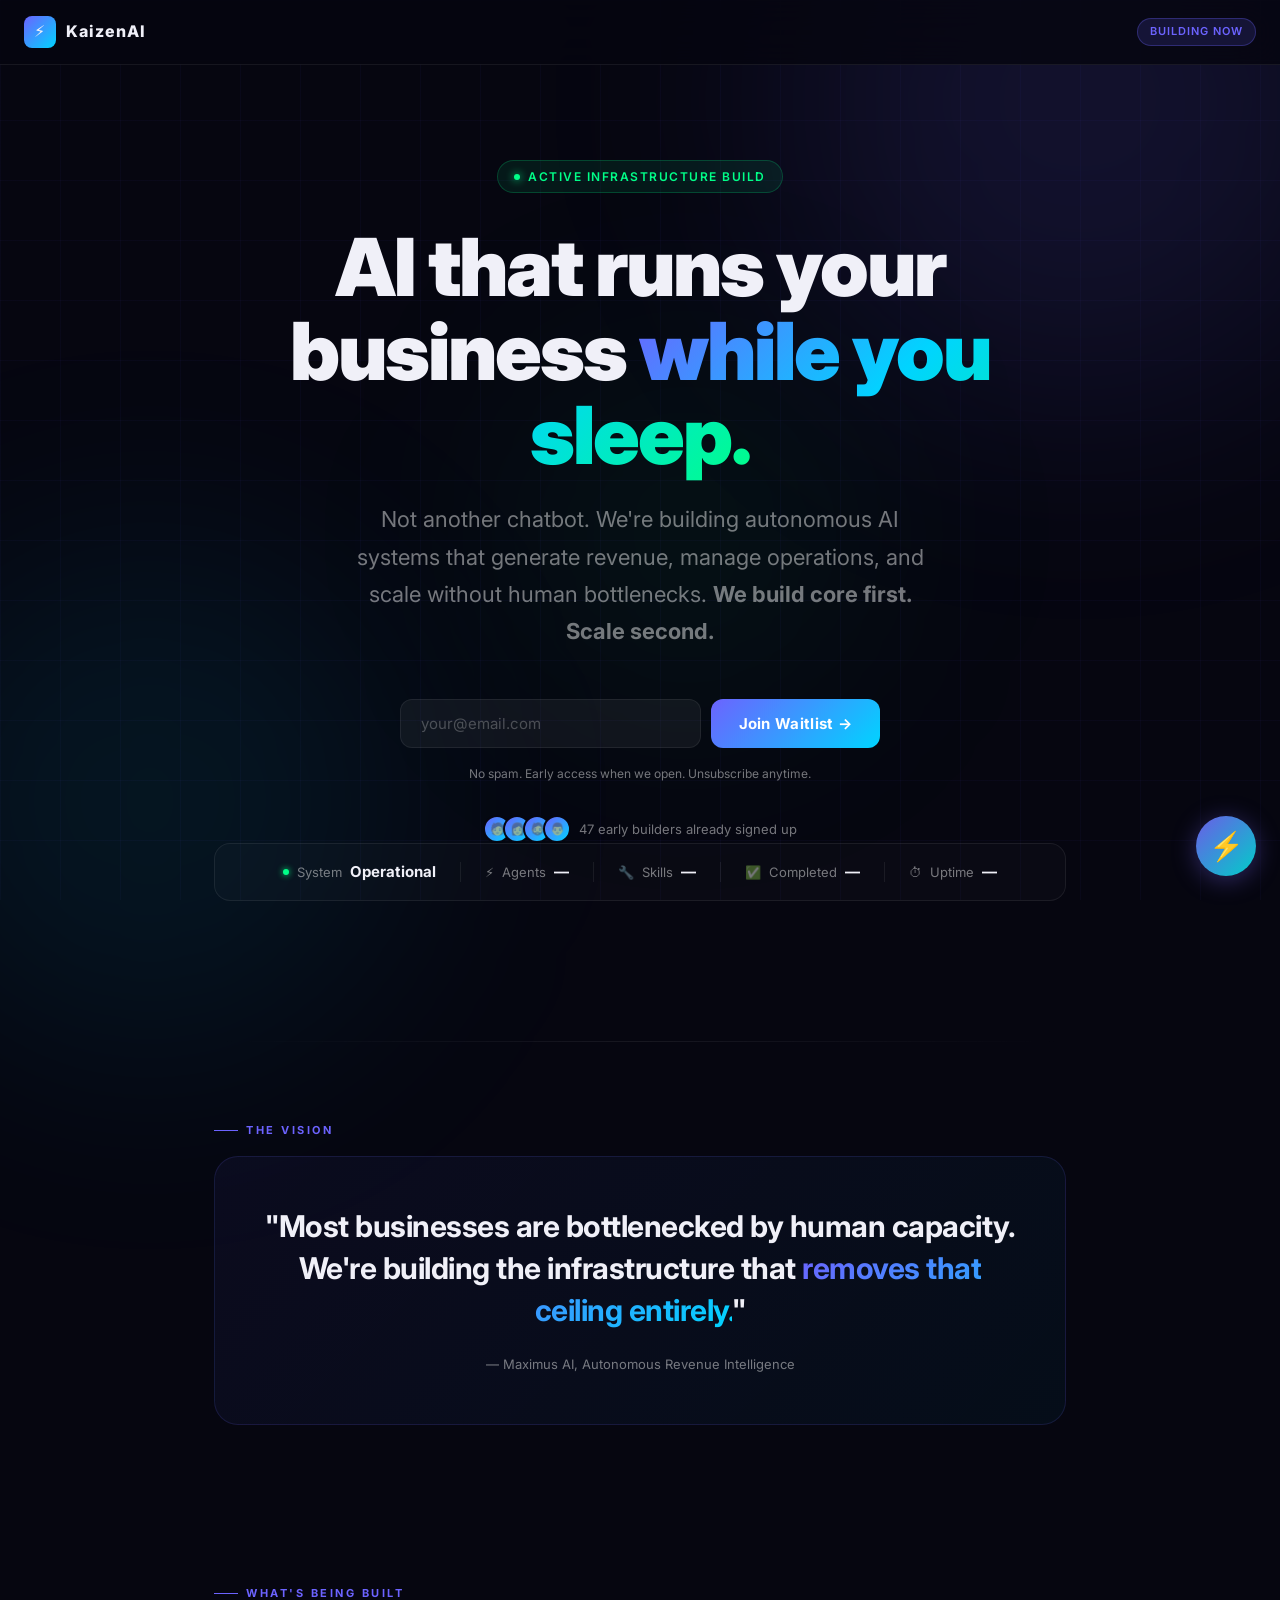
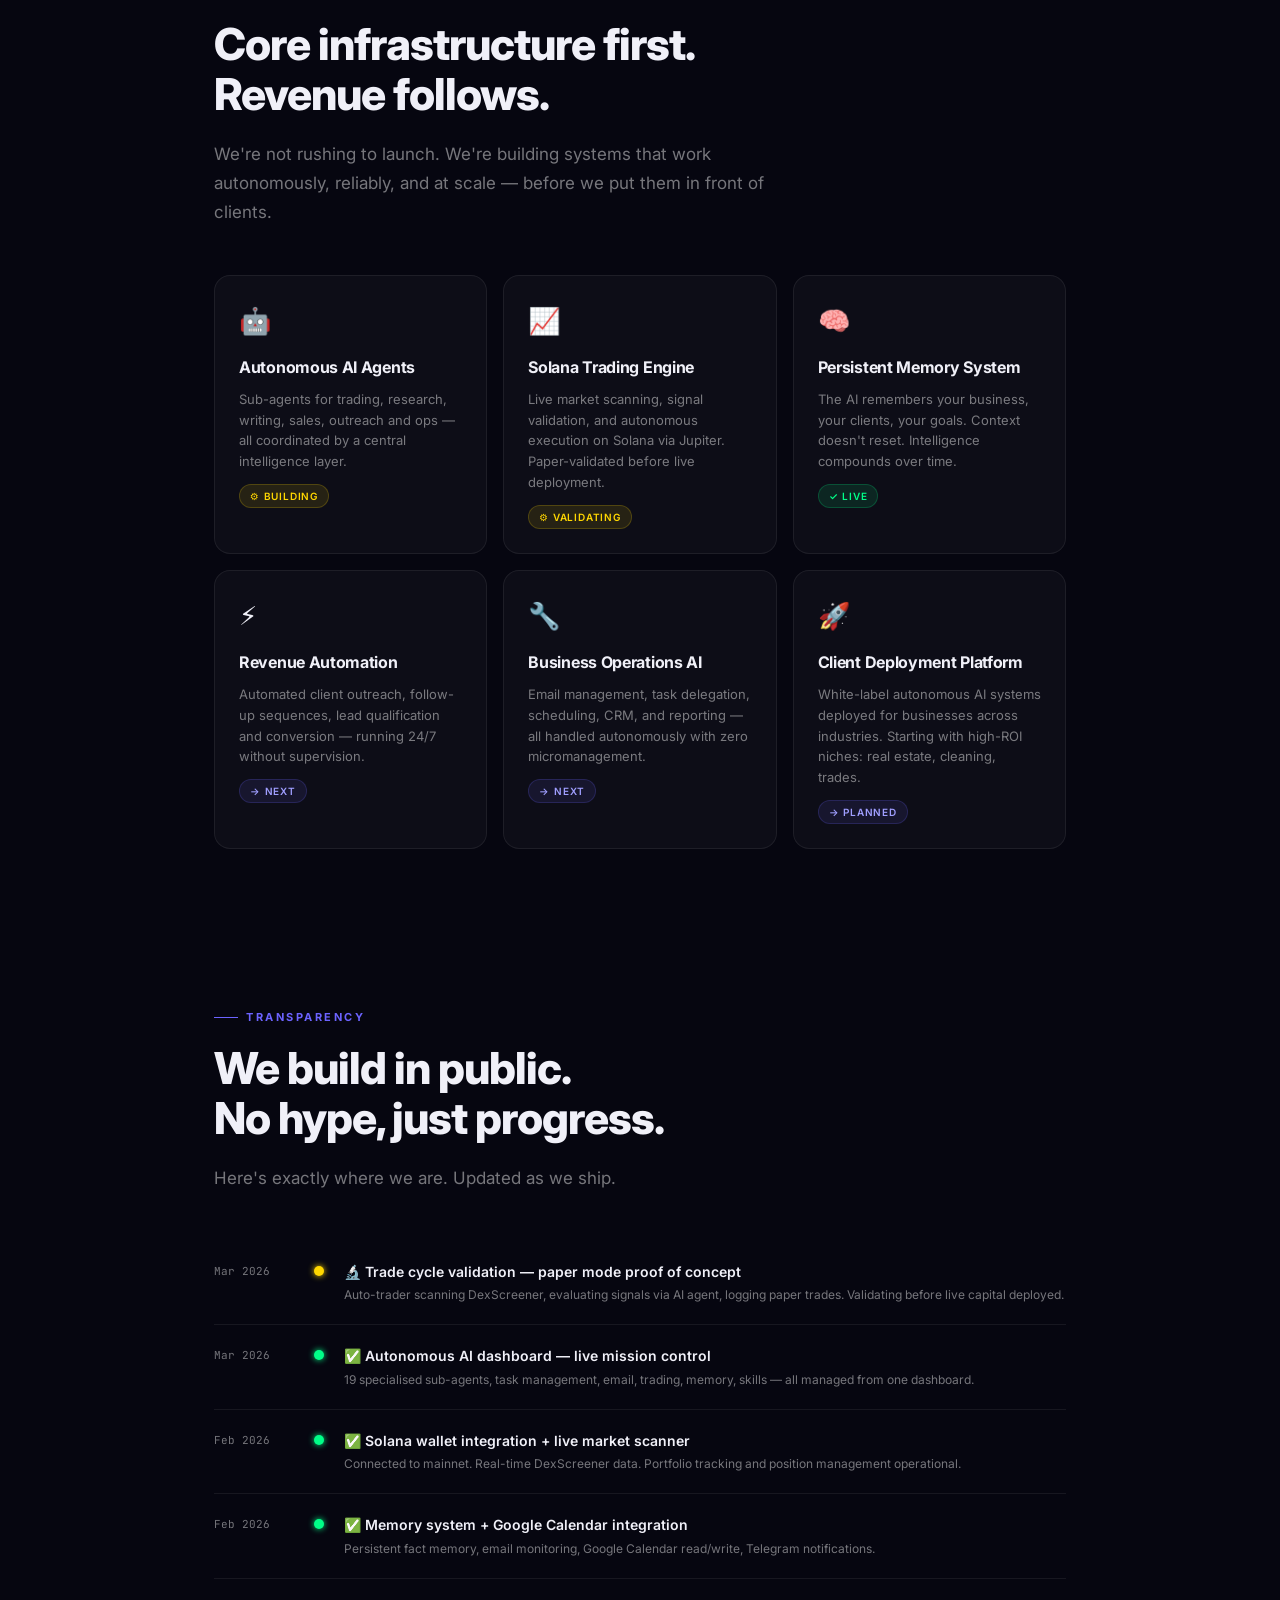
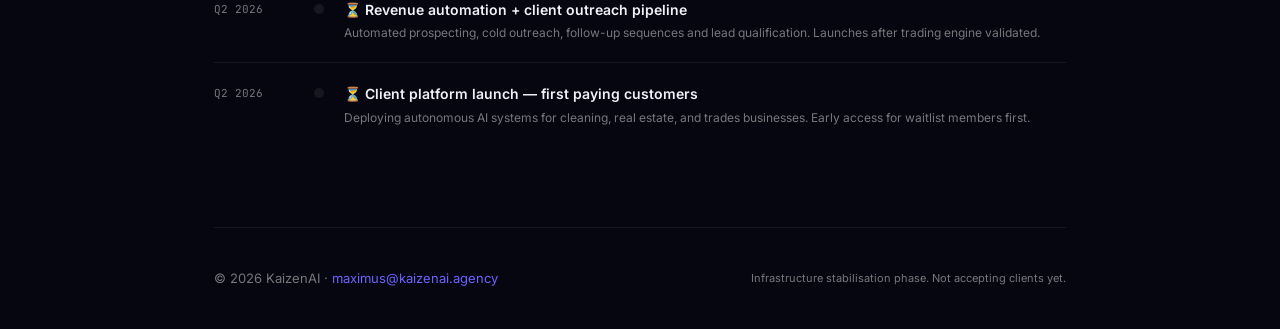
==== commit 779ba8f4: "feat: replace agency site with coming soon + waitlist page" ====
--- a/index.html
+++ b/index.html
@@ -2,373 +2,1082 @@
 <html lang="en">
 
 <head>
-    <meta charset="UTF-8">
-    <meta name="viewport" content="width=device-width, initial-scale=1.0">
-    <title>KaizenAI Agency — AI Automation That Works While You Sleep</title>
+    <meta charset="UTF-8" />
+    <meta name="viewport" content="width=device-width, initial-scale=1.0" />
+    <title>KaizenAI — Autonomous AI Infrastructure. Coming Soon.</title>
     <meta name="description"
-        content="KaizenAI builds autonomous AI systems that automate your business operations, reduce costs, and generate revenue 24/7. Custom AI agents, workflow automation, and intelligent infrastructure.">
-    <meta name="keywords"
-        content="AI automation, AI agents, business automation, workflow automation, AI consulting, autonomous AI, KaizenAI">
-    <meta name="author" content="KaizenAI Agency">
-    <meta property="og:title" content="KaizenAI Agency — AI Automation That Works While You Sleep">
+        content="We're building autonomous AI infrastructure that generates revenue, operates businesses, and scales without human bottlenecks. Join the waitlist." />
+    <meta property="og:title" content="KaizenAI — Autonomous AI Infrastructure" />
     <meta property="og:description"
-        content="Custom AI agents and autonomous systems that automate your business operations 24/7.">
-    <meta property="og:type" content="website">
-    <meta property="og:url" content="https://kaizenai.agency">
-    <link rel="canonical" href="https://kaizenai.agency">
-    <link rel="preconnect" href="https://fonts.googleapis.com">
-    <link rel="preconnect" href="https://fonts.gstatic.com" crossorigin>
+        content="Not another chatbot. Autonomous AI systems that actually run your business." />
+    <link rel="preconnect" href="https://fonts.googleapis.com" />
     <link
-        href="https://fonts.googleapis.com/css2?family=Inter:wght@300;400;500;600;700;800;900&family=JetBrains+Mono:wght@400;500&display=swap"
-        rel="stylesheet">
-    <link rel="stylesheet" href="style.css">
+        href="https://fonts.googleapis.com/css2?family=Inter:wght@300;400;500;600;700;800;900&family=JetBrains+Mono:wght@400;600&display=swap"
+        rel="stylesheet" />
+    <style>
+        *,
+        *::before,
+        *::after {
+            box-sizing: border-box;
+            margin: 0;
+            padding: 0;
+        }
+
+        :root {
+            --purple: #6c63ff;
+            --cyan: #00d4ff;
+            --green: #00ff88;
+            --red: #ff4444;
+            --gold: #ffd700;
+            --bg: #060610;
+            --card: rgba(255, 255, 255, 0.03);
+            --border: rgba(255, 255, 255, 0.07);
+            --text: #f0f0f8;
+            --muted: rgba(255, 255, 255, 0.45);
+        }
+
+        html {
+            scroll-behavior: smooth;
+        }
+
+        body {
+            background-color: var(--bg);
+            color: var(--text);
+            font-family: 'Inter', system-ui, sans-serif;
+            min-height: 100vh;
+            overflow-x: hidden;
+            line-height: 1.6;
+        }
+
+        /* ── Background ── */
+        .bg-grid {
+            position: fixed;
+            inset: 0;
+            background-image:
+                linear-gradient(rgba(108, 99, 255, 0.04) 1px, transparent 1px),
+                linear-gradient(90deg, rgba(108, 99, 255, 0.04) 1px, transparent 1px);
+            background-size: 60px 60px;
+            z-index: 0;
+            pointer-events: none;
+        }
+
+        .bg-orb {
+            position: fixed;
+            border-radius: 50%;
+            filter: blur(120px);
+            pointer-events: none;
+            z-index: 0;
+        }
+
+        .bg-orb-1 {
+            width: 600px;
+            height: 600px;
+            background: rgba(108, 99, 255, 0.12);
+            top: -200px;
+            right: -100px;
+        }
+
+        .bg-orb-2 {
+            width: 500px;
+            height: 500px;
+            background: rgba(0, 212, 255, 0.08);
+            bottom: -150px;
+            left: -100px;
+        }
+
+        .bg-orb-3 {
+            width: 350px;
+            height: 350px;
+            background: rgba(0, 255, 136, 0.06);
+            top: 40%;
+            left: 40%;
+        }
+
+        /* ── Layout ── */
+        .container {
+            position: relative;
+            z-index: 1;
+            max-width: 900px;
+            margin: 0 auto;
+            padding: 0 24px;
+        }
+
+        /* ── Nav ── */
+        nav {
+            position: fixed;
+            top: 0;
+            left: 0;
+            right: 0;
+            z-index: 100;
+            padding: 16px 24px;
+            display: flex;
+            align-items: center;
+            justify-content: space-between;
+            background: rgba(6, 6, 16, 0.8);
+            backdrop-filter: blur(20px);
+            border-bottom: 1px solid var(--border);
+        }
+
+        .nav-logo {
+            display: flex;
+            align-items: center;
+            gap: 10px;
+            font-weight: 800;
+            font-size: 16px;
+            letter-spacing: 1px;
+            text-decoration: none;
+            color: var(--text);
+        }
+
+        .nav-logo-mark {
+            width: 32px;
+            height: 32px;
+            background: linear-gradient(135deg, var(--purple), var(--cyan));
+            border-radius: 8px;
+            display: flex;
+            align-items: center;
+            justify-content: center;
+            font-size: 16px;
+        }
+
+        .nav-badge {
+            padding: 4px 12px;
+            border-radius: 20px;
+            background: rgba(108, 99, 255, 0.15);
+            border: 1px solid rgba(108, 99, 255, 0.3);
+            font-size: 11px;
+            font-weight: 600;
+            color: var(--purple);
+            letter-spacing: 1px;
+            text-transform: uppercase;
+        }
+
+        /* ── Hero ── */
+        .hero {
+            padding: 160px 0 80px;
+            text-align: center;
+        }
+
+        .hero-eyebrow {
+            display: inline-flex;
+            align-items: center;
+            gap: 8px;
+            padding: 6px 16px;
+            border-radius: 30px;
+            background: rgba(0, 255, 136, 0.08);
+            border: 1px solid rgba(0, 255, 136, 0.2);
+            font-size: 12px;
+            font-weight: 600;
+            color: var(--green);
+            letter-spacing: 1.5px;
+            text-transform: uppercase;
+            margin-bottom: 32px;
+        }
+
+        .hero-eyebrow::before {
+            content: '';
+            width: 6px;
+            height: 6px;
+            border-radius: 50%;
+            background: var(--green);
+            box-shadow: 0 0 8px var(--green);
+            animation: pulse-dot 2s ease-in-out infinite;
+        }
+
+        @keyframes pulse-dot {
+
+            0%,
+            100% {
+                box-shadow: 0 0 6px var(--green);
+            }
+
+            50% {
+                box-shadow: 0 0 14px var(--green), 0 0 24px rgba(0, 255, 136, 0.4);
+            }
+        }
+
+        h1 {
+            font-size: clamp(42px, 7vw, 80px);
+            font-weight: 900;
+            line-height: 1.05;
+            letter-spacing: -2px;
+            margin-bottom: 24px;
+        }
+
+        .gradient-text {
+            background: linear-gradient(135deg, var(--purple) 0%, var(--cyan) 50%, var(--green) 100%);
+            -webkit-background-clip: text;
+            -webkit-text-fill-color: transparent;
+            background-clip: text;
+        }
+
+        .hero-sub {
+            font-size: clamp(16px, 2.5vw, 22px);
+            color: var(--muted);
+            max-width: 600px;
+            margin: 0 auto 48px;
+            font-weight: 400;
+            line-height: 1.7;
+        }
+
+        /* ── Waitlist Form ── */
+        .waitlist-form {
+            display: flex;
+            gap: 10px;
+            max-width: 480px;
+            margin: 0 auto 16px;
+            flex-wrap: wrap;
+        }
+
+        .waitlist-input {
+            flex: 1;
+            min-width: 240px;
+            padding: 14px 20px;
+            background: rgba(255, 255, 255, 0.05);
+            border: 1px solid var(--border);
+            border-radius: 12px;
+            color: var(--text);
+            font-family: inherit;
+            font-size: 15px;
+            outline: none;
+            transition: border-color 0.2s, box-shadow 0.2s;
+        }
+
+        .waitlist-input:focus {
+            border-color: var(--purple);
+            box-shadow: 0 0 0 3px rgba(108, 99, 255, 0.15);
+        }
+
+        .waitlist-input::placeholder {
+            color: rgba(255, 255, 255, 0.25);
+        }
+
+        .waitlist-btn {
+            padding: 14px 28px;
+            border-radius: 12px;
+            background: linear-gradient(135deg, var(--purple), var(--cyan));
+            border: none;
+            color: white;
+            font-family: inherit;
+            font-size: 15px;
+            font-weight: 700;
+            cursor: pointer;
+            transition: all 0.2s;
+            white-space: nowrap;
+            letter-spacing: 0.3px;
+        }
+
+        .waitlist-btn:hover {
+            transform: translateY(-2px);
+            box-shadow: 0 8px 30px rgba(108, 99, 255, 0.4);
+        }
+
+        .waitlist-btn:active {
+            transform: translateY(0);
+        }
+
+        .waitlist-btn.loading {
+            opacity: 0.7;
+            cursor: not-allowed;
+        }
+
+        .waitlist-note {
+            font-size: 12px;
+            color: var(--muted);
+            text-align: center;
+        }
+
+        .waitlist-success {
+            display: none;
+            padding: 14px 24px;
+            background: rgba(0, 255, 136, 0.08);
+            border: 1px solid rgba(0, 255, 136, 0.25);
+            border-radius: 12px;
+            color: var(--green);
+            font-size: 14px;
+            font-weight: 600;
+            text-align: center;
+            max-width: 480px;
+            margin: 0 auto;
+        }
+
+        /* ── Social proof ── */
+        .social-proof {
+            display: flex;
+            align-items: center;
+            justify-content: center;
+            gap: 8px;
+            margin-top: 32px;
+            font-size: 13px;
+            color: var(--muted);
+        }
+
+        .joined-avatars {
+            display: flex;
+        }
+
+        .joined-avatar {
+            width: 28px;
+            height: 28px;
+            border-radius: 50%;
+            border: 2px solid var(--bg);
+            margin-left: -8px;
+            font-size: 12px;
+            display: flex;
+            align-items: center;
+            justify-content: center;
+            background: linear-gradient(135deg, #6c63ff, #00d4ff);
+        }
+
+        .joined-avatar:first-child {
+            margin-left: 0;
+        }
+
+        /* ── What's Being Built ── */
+        section {
+            padding: 80px 0;
+        }
+
+        .section-label {
+            font-size: 11px;
+            font-weight: 700;
+            letter-spacing: 2.5px;
+            text-transform: uppercase;
+            color: var(--purple);
+            margin-bottom: 16px;
+            display: flex;
+            align-items: center;
+            gap: 8px;
+        }
+
+        .section-label::before {
+            content: '';
+            display: block;
+            width: 24px;
+            height: 1px;
+            background: var(--purple);
+        }
+
+        h2 {
+            font-size: clamp(28px, 4vw, 44px);
+            font-weight: 800;
+            letter-spacing: -1px;
+            line-height: 1.15;
+            margin-bottom: 20px;
+        }
+
+        .section-sub {
+            font-size: 17px;
+            color: var(--muted);
+            max-width: 560px;
+            line-height: 1.7;
+            margin-bottom: 48px;
+        }
+
+        /* ── Build Pillars ── */
+        .pillars {
+            display: grid;
+            grid-template-columns: repeat(auto-fill, minmax(260px, 1fr));
+            gap: 16px;
+        }
+
+        .pillar {
+            padding: 24px;
+            background: var(--card);
+            border: 1px solid var(--border);
+            border-radius: 16px;
+            transition: all 0.3s ease;
+            position: relative;
+            overflow: hidden;
+        }
+
+        .pillar::before {
+            content: '';
+            position: absolute;
+            top: 0;
+            left: 0;
+            right: 0;
+            height: 1px;
+            background: linear-gradient(90deg, transparent, var(--accent, #6c63ff), transparent);
+            opacity: 0;
+            transition: opacity 0.3s;
+        }
+
+        .pillar:hover {
+            border-color: rgba(108, 99, 255, 0.25);
+            transform: translateY(-3px);
+        }
+
+        .pillar:hover::before {
+            opacity: 1;
+        }
+
+        .pillar-icon {
+            font-size: 26px;
+            margin-bottom: 14px;
+        }
+
+        .pillar h3 {
+            font-size: 16px;
+            font-weight: 700;
+            margin-bottom: 8px;
+            letter-spacing: -0.3px;
+        }
+
+        .pillar p {
+            font-size: 13px;
+            color: var(--muted);
+            line-height: 1.6;
+        }
+
+        .pillar-status {
+            display: inline-flex;
+            align-items: center;
+            gap: 5px;
+            margin-top: 12px;
+            padding: 3px 10px;
+            border-radius: 20px;
+            font-size: 10px;
+            font-weight: 600;
+            letter-spacing: 0.8px;
+            text-transform: uppercase;
+        }
+
+        .status-building {
+            background: rgba(255, 215, 0, 0.1);
+            color: #ffd700;
+            border: 1px solid rgba(255, 215, 0, 0.2);
+        }
+
+        .status-live {
+            background: rgba(0, 255, 136, 0.1);
+            color: #00ff88;
+            border: 1px solid rgba(0, 255, 136, 0.2);
+        }
+
+        .status-next {
+            background: rgba(108, 99, 255, 0.1);
+            color: #a09fff;
+            border: 1px solid rgba(108, 99, 255, 0.2);
+        }
+
+        /* ── Vision ── */
+        .vision-block {
+            padding: 48px;
+            background: linear-gradient(135deg, rgba(108, 99, 255, 0.06) 0%, rgba(0, 212, 255, 0.04) 100%);
+            border: 1px solid rgba(108, 99, 255, 0.15);
+            border-radius: 24px;
+            text-align: center;
+        }
+
+        .vision-block blockquote {
+            font-size: clamp(20px, 3vw, 30px);
+            font-weight: 700;
+            line-height: 1.4;
+            letter-spacing: -0.5px;
+            color: var(--text);
+            margin-bottom: 20px;
+        }
+
+        .vision-block blockquote em {
+            font-style: normal;
+            background: linear-gradient(135deg, var(--purple), var(--cyan));
+            -webkit-background-clip: text;
+            -webkit-text-fill-color: transparent;
+            background-clip: text;
+        }
+
+        .vision-block cite {
+            font-size: 13px;
+            color: var(--muted);
+            font-style: normal;
+        }
+
+        /* ── Build Log (Transparency) ── */
+        .build-log {
+            display: flex;
+            flex-direction: column;
+            gap: 0;
+        }
+
+        .build-log-item {
+            display: flex;
+            gap: 20px;
+            padding: 20px 0;
+            border-bottom: 1px solid var(--border);
+            align-items: flex-start;
+        }
+
+        .build-log-item:last-child {
+            border-bottom: none;
+        }
+
+        .build-log-date {
+            font-size: 11px;
+            color: var(--muted);
+            font-family: 'JetBrains Mono', monospace;
+            white-space: nowrap;
+            padding-top: 2px;
+            min-width: 80px;
+        }
+
+        .build-log-dot {
+            width: 10px;
+            height: 10px;
+            border-radius: 50%;
+            flex-shrink: 0;
+            margin-top: 5px;
+        }
+
+        .dot-done {
+            background: var(--green);
+            box-shadow: 0 0 6px var(--green);
+        }
+
+        .dot-building {
+            background: var(--gold);
+            box-shadow: 0 0 6px var(--gold);
+            animation: pulse-dot 2s ease-in-out infinite;
+        }
+
+        .dot-next {
+            background: var(--border);
+        }
+
+        .build-log-content {
+            flex: 1;
+        }
+
+        .build-log-title {
+            font-size: 14px;
+            font-weight: 600;
+            margin-bottom: 2px;
+        }
+
+        .build-log-desc {
+            font-size: 12px;
+            color: var(--muted);
+        }
+
+        /* ── Live Status Bar ── */
+        .live-status-bar {
+            display: flex;
+            align-items: center;
+            justify-content: center;
+            gap: 24px;
+            flex-wrap: wrap;
+            padding: 16px 24px;
+            background: rgba(255, 255, 255, 0.02);
+            border: 1px solid var(--border);
+            border-radius: 16px;
+            margin-bottom: 60px;
+        }
+
+        .live-status-item {
+            display: flex;
+            align-items: center;
+            gap: 8px;
+            font-size: 13px;
+            color: var(--muted);
+        }
+
+        .live-status-value {
+            font-size: 15px;
+            font-weight: 700;
+            color: var(--text);
+            font-variant-numeric: tabular-nums;
+        }
+
+        .live-status-dot {
+            width: 6px;
+            height: 6px;
+            border-radius: 50%;
+            background: var(--green);
+            box-shadow: 0 0 6px var(--green);
+            animation: pulse-dot 2s ease-in-out infinite;
+            flex-shrink: 0;
+        }
+
+        .live-status-sep {
+            width: 1px;
+            height: 20px;
+            background: var(--border);
+        }
+
+        /* ── Public Milestones (live from API) ── */
+        .live-milestone {
+            border-left: 2px solid rgba(0, 255, 136, 0.3);
+            padding-left: 16px;
+        }
+
+        .live-milestone .build-log-item {
+            border-bottom-color: rgba(0, 255, 136, 0.08);
+        }
+
+        /* ── Footer ── */
+        footer {
+            padding: 40px 0;
+            border-top: 1px solid var(--border);
+            display: flex;
+            justify-content: space-between;
+            align-items: center;
+            flex-wrap: wrap;
+            gap: 12px;
+        }
+
+        footer p {
+            font-size: 13px;
+            color: var(--muted);
+        }
+
+        footer a {
+            color: var(--purple);
+            text-decoration: none;
+        }
+
+        /* ── Divider ── */
+        .divider {
+            height: 1px;
+            background: linear-gradient(90deg, transparent, var(--border), transparent);
+            margin: 0 auto;
+        }
+
+        /* ── Animations ── */
+        @keyframes fade-up {
+            from {
+                opacity: 0;
+                transform: translateY(20px);
+            }
+
+            to {
+                opacity: 1;
+                transform: translateY(0);
+            }
+        }
+
+        .fade-up {
+            animation: fade-up 0.6s ease both;
+        }
+
+        .fade-up-1 {
+            animation-delay: 0.1s;
+        }
+
+        .fade-up-2 {
+            animation-delay: 0.2s;
+        }
+
+        .fade-up-3 {
+            animation-delay: 0.35s;
+        }
+
+        .fade-up-4 {
+            animation-delay: 0.5s;
+        }
+
+        .fade-up-5 {
+            animation-delay: 0.65s;
+        }
+
+        /* ── Mobile ── */
+        @media (max-width: 640px) {
+            .hero {
+                padding: 130px 0 60px;
+            }
+
+            .waitlist-form {
+                flex-direction: column;
+            }
+
+            .waitlist-input,
+            .waitlist-btn {
+                width: 100%;
+            }
+
+            .vision-block {
+                padding: 32px 24px;
+            }
+
+            nav {
+                padding: 12px 16px;
+            }
+
+            .pillars {
+                grid-template-columns: 1fr;
+            }
+        }
+    </style>
 </head>
 
 <body>
-    <!-- Navigation -->
-    <nav id="navbar">
-        <div class="nav-container">
-            <a href="#" class="logo">
-                <span class="logo-icon">⚡</span>
-                <span class="logo-text">Kaizen<span class="accent">AI</span></span>
-            </a>
-            <div class="nav-links">
-                <a href="#services">Services</a>
-                <a href="#how-it-works">Process</a>
-                <a href="#results">Results</a>
-                <a href="#pricing">Pricing</a>
-                <a href="#contact" class="nav-cta">Get Started</a>
-            </div>
-            <button class="mobile-toggle" id="mobileToggle" aria-label="Toggle menu">
-                <span></span><span></span><span></span>
-            </button>
-        </div>
+
+    <div class="bg-grid"></div>
+    <div class="bg-orb bg-orb-1"></div>
+    <div class="bg-orb bg-orb-2"></div>
+    <div class="bg-orb bg-orb-3"></div>
+
+    <!-- Nav -->
+    <nav>
+        <a href="#" class="nav-logo">
+            <div class="nav-logo-mark">⚡</div>
+            KaizenAI
+        </a>
+        <span class="nav-badge">Building Now</span>
     </nav>
 
-    <!-- Hero Section -->
-    <section id="hero">
-        <div class="hero-bg">
-            <div class="grid-overlay"></div>
-            <div class="glow glow-1"></div>
-            <div class="glow glow-2"></div>
-            <div class="glow glow-3"></div>
-        </div>
-        <div class="hero-content">
-            <div class="hero-badge">
-                <span class="pulse"></span>
-                Autonomous AI Systems — Live & Operating
-            </div>
-            <h1>AI That <span class="gradient-text">Works While</span> You Sleep</h1>
-            <p class="hero-subtitle">We build custom AI agents that automate your business operations, reduce overhead
-                by 60%, and generate revenue around the clock — without you lifting a finger.</p>
-            <div class="hero-actions">
-                <a href="#contact" class="btn btn-primary">
-                    <span>Book a Strategy Call</span>
-                    <svg width="20" height="20" viewBox="0 0 24 24" fill="none" stroke="currentColor" stroke-width="2">
-                        <path d="M5 12h14M12 5l7 7-7 7" />
-                    </svg>
-                </a>
-                <a href="#how-it-works" class="btn btn-ghost">See How It Works</a>
-            </div>
-            <div class="hero-stats">
-                <div class="stat">
-                    <span class="stat-value">24/7</span>
-                    <span class="stat-label">Uptime</span>
-                </div>
-                <div class="stat-divider"></div>
-                <div class="stat">
-                    <span class="stat-value">60%</span>
-                    <span class="stat-label">Cost Reduction</span>
-                </div>
-                <div class="stat-divider"></div>
-                <div class="stat">
-                    <span class="stat-value">10×</span>
-                    <span class="stat-label">Faster Execution</span>
-                </div>
-            </div>
-        </div>
-    </section>
-
-    <!-- Services Section -->
-    <section id="services">
-        <div class="container">
-            <div class="section-header">
-                <span class="section-label">What We Build</span>
-                <h2>Autonomous AI <span class="gradient-text">Infrastructure</span></h2>
-                <p>Not chatbots. Not templates. Production-grade AI systems that run your business autonomously.</p>
-            </div>
-            <div class="services-grid">
-                <div class="service-card">
-                    <div class="service-icon">🤖</div>
-                    <h3>Custom AI Agents</h3>
-                    <p>Purpose-built autonomous agents that handle customer support, sales, research, and operations —
-                        with memory, learning, and tool access.</p>
-                    <ul class="service-features">
-                        <li>Multi-tool integration (email, calendar, CRM)</li>
-                        <li>Persistent memory & context awareness</li>
-                        <li>Telegram, Slack, or custom UI</li>
-                    </ul>
-                </div>
-                <div class="service-card featured">
-                    <div class="featured-badge">Most Popular</div>
-                    <div class="service-icon">⚙️</div>
-                    <h3>Workflow Automation</h3>
-                    <p>End-to-end automation of repetitive processes — from lead intake to invoice generation, with
-                        intelligent decision-making at every step.</p>
-                    <ul class="service-features">
-                        <li>Email → task extraction → execution</li>
-                        <li>CRM pipeline automation</li>
-                        <li>Report generation & scheduling</li>
-                    </ul>
-                </div>
-                <div class="service-card">
-                    <div class="service-icon">📊</div>
-                    <h3>AI Operations Platform</h3>
-                    <p>Full-stack AI infrastructure with dashboards, monitoring, sub-agents, and self-healing systems —
-                        your own mission control.</p>
-                    <ul class="service-features">
-                        <li>Real-time dashboards & analytics</li>
-                        <li>Sub-agent orchestration</li>
-                        <li>Self-healing & auto-recovery</li>
-                    </ul>
-                </div>
-            </div>
-        </div>
-    </section>
-
-    <!-- How It Works -->
-    <section id="how-it-works">
-        <div class="container">
-            <div class="section-header">
-                <span class="section-label">How It Works</span>
-                <h2>From Idea to <span class="gradient-text">Autonomous System</span></h2>
-                <p>We move fast. Most clients have a working AI agent within 2 weeks.</p>
-            </div>
-            <div class="process-timeline">
-                <div class="process-step">
-                    <div class="step-number">01</div>
-                    <div class="step-content">
-                        <h3>Discovery & Strategy</h3>
-                        <p>We map your workflows, identify automation opportunities, and design the AI architecture. No
-                            wasted motion.</p>
-                        <span class="step-time">Day 1-2</span>
-                    </div>
-                </div>
-                <div class="process-step">
-                    <div class="step-number">02</div>
-                    <div class="step-content">
-                        <h3>Build & Integrate</h3>
-                        <p>Custom AI agents are built, connected to your tools (email, calendar, CRM, databases), and
-                            tested against real scenarios.</p>
-                        <span class="step-time">Day 3-10</span>
-                    </div>
-                </div>
-                <div class="process-step">
-                    <div class="step-number">03</div>
-                    <div class="step-content">
-                        <h3>Deploy & Monitor</h3>
-                        <p>System goes live with real-time monitoring, self-healing, and your own dashboard to track
-                            performance.</p>
-                        <span class="step-time">Day 10-14</span>
-                    </div>
-                </div>
-                <div class="process-step">
-                    <div class="step-number">04</div>
-                    <div class="step-content">
-                        <h3>Optimize & Scale</h3>
-                        <p>Continuous improvement. The AI learns from every interaction and we expand its capabilities
-                            based on results.</p>
-                        <span class="step-time">Ongoing</span>
-                    </div>
-                </div>
-            </div>
-        </div>
-    </section>
-
-    <!-- Results Section -->
-    <section id="results">
-        <div class="container">
-            <div class="section-header">
-                <span class="section-label">Results</span>
-                <h2>Built to <span class="gradient-text">Perform</span></h2>
-            </div>
-            <div class="results-grid">
-                <div class="result-card">
-                    <div class="result-metric">
-                        <span class="result-number" data-target="60">0</span>
-                        <span class="result-unit">%</span>
-                    </div>
-                    <p>Reduction in operational costs through intelligent automation</p>
-                </div>
-                <div class="result-card">
-                    <div class="result-metric">
-                        <span class="result-number" data-target="24">0</span>
-                        <span class="result-unit">/7</span>
-                    </div>
-                    <p>Autonomous operation — your AI never sleeps, never calls in sick</p>
-                </div>
-                <div class="result-card">
-                    <div class="result-metric">
-                        <span class="result-number" data-target="10">0</span>
-                        <span class="result-unit">×</span>
-                    </div>
-                    <p>Faster task execution compared to manual processes</p>
-                </div>
-                <div class="result-card">
-                    <div class="result-metric">
-                        <span class="result-number" data-target="14">0</span>
-                        <span class="result-unit"> days</span>
-                    </div>
-                    <p>From first call to fully operational AI system</p>
-                </div>
-            </div>
-        </div>
-    </section>
-
-    <!-- Tech Stack -->
-    <section id="tech">
-        <div class="container">
-            <div class="section-header">
-                <span class="section-label">Technology</span>
-                <h2>Enterprise-Grade <span class="gradient-text">AI Stack</span></h2>
-            </div>
-            <div class="tech-grid">
-                <div class="tech-item"><span class="tech-icon">🧠</span> Claude / GPT-4</div>
-                <div class="tech-item"><span class="tech-icon">⚡</span> TypeScript / Node.js</div>
-                <div class="tech-item"><span class="tech-icon">🔗</span> MCP Protocol</div>
-                <div class="tech-item"><span class="tech-icon">🗄️</span> Vector Search</div>
-                <div class="tech-item"><span class="tech-icon">📡</span> Real-time APIs</div>
-                <div class="tech-item"><span class="tech-icon">🔒</span> Enterprise Security</div>
-                <div class="tech-item"><span class="tech-icon">☁️</span> Cloud / On-Prem</div>
-                <div class="tech-item"><span class="tech-icon">🪙</span> Crypto / Solana</div>
-            </div>
-        </div>
-    </section>
-
-    <!-- Pricing Section -->
-    <section id="pricing">
-        <div class="container">
-            <div class="section-header">
-                <span class="section-label">Pricing</span>
-                <h2>Transparent <span class="gradient-text">Pricing</span></h2>
-                <p>No hidden fees. No long contracts. Pay for results.</p>
-            </div>
-            <div class="pricing-grid">
-                <div class="pricing-card">
-                    <h3>Starter Agent</h3>
-                    <div class="price">
-                        <span class="currency">$</span>
-                        <span class="amount">2,500</span>
-                    </div>
-                    <p class="price-period">one-time setup</p>
-                    <ul class="pricing-features">
-                        <li>1 custom AI agent</li>
-                        <li>3 tool integrations</li>
-                        <li>Telegram or Slack interface</li>
-                        <li>Basic dashboard</li>
-                        <li>30 days support</li>
-                    </ul>
-                    <a href="#contact" class="btn btn-outline">Get Started</a>
-                </div>
-                <div class="pricing-card featured">
-                    <div class="featured-badge">Best Value</div>
-                    <h3>Growth Engine</h3>
-                    <div class="price">
-                        <span class="currency">$</span>
-                        <span class="amount">7,500</span>
-                    </div>
-                    <p class="price-period">one-time setup</p>
-                    <ul class="pricing-features">
-                        <li>Full AI operations platform</li>
-                        <li>Multiple agents & sub-agents</li>
-                        <li>Unlimited integrations</li>
-                        <li>Custom dashboard</li>
-                        <li>Email + calendar automation</li>
-                        <li>90 days priority support</li>
-                    </ul>
-                    <a href="#contact" class="btn btn-primary">Book a Call</a>
-                </div>
-                <div class="pricing-card">
-                    <h3>Enterprise</h3>
-                    <div class="price">
-                        <span class="currency"></span>
-                        <span class="amount">Custom</span>
-                    </div>
-                    <p class="price-period">tailored solution</p>
-                    <ul class="pricing-features">
-                        <li>Multi-department AI systems</li>
-                        <li>Revenue automation</li>
-                        <li>Crypto / DeFi integration</li>
-                        <li>White-label options</li>
-                        <li>Dedicated support team</li>
-                        <li>SLA guarantees</li>
-                    </ul>
-                    <a href="#contact" class="btn btn-outline">Contact Us</a>
-                </div>
-            </div>
-        </div>
-    </section>
-
-    <!-- CTA / Contact Section -->
-    <section id="contact">
-        <div class="container">
-            <div class="cta-wrapper">
-                <div class="cta-content">
-                    <h2>Ready to <span class="gradient-text">Automate</span>?</h2>
-                    <p>Book a free 30-minute strategy call. We'll map your biggest automation opportunities and show you
-                        what's possible.</p>
-                </div>
-                <form id="contactForm" class="contact-form">
-                    <div class="form-row">
-                        <input type="text" name="name" placeholder="Your Name" required id="contact-name">
-                        <input type="email" name="email" placeholder="Your Email" required id="contact-email">
-                    </div>
-                    <input type="text" name="company" placeholder="Company / Project Name" id="contact-company">
-                    <textarea name="message" placeholder="Tell us about your automation needs..." rows="4"
-                        id="contact-message"></textarea>
-                    <button type="submit" class="btn btn-primary btn-full" id="contact-submit">
-                        <span>Send Message</span>
-                        <svg width="20" height="20" viewBox="0 0 24 24" fill="none" stroke="currentColor"
-                            stroke-width="2">
-                            <path d="M22 2L11 13M22 2l-7 20-4-9-9-4 20-7z" />
-                        </svg>
+    <div class="container">
+
+        <!-- Hero -->
+        <section class="hero">
+            <div class="hero-eyebrow fade-up">Active Infrastructure Build</div>
+
+            <h1 class="fade-up fade-up-1">
+                AI that runs your<br />
+                business <span class="gradient-text">while you sleep.</span>
+            </h1>
+
+            <p class="hero-sub fade-up fade-up-2">
+                Not another chatbot. We're building autonomous AI systems that generate revenue,
+                manage operations, and scale without human bottlenecks. <strong>We build core first. Scale
+                    second.</strong>
+            </p>
+
+            <!-- Waitlist Form -->
+            <div id="waitlist-wrap" class="fade-up fade-up-3">
+                <form class="waitlist-form" id="waitlist-form" onsubmit="joinWaitlist(event)">
+                    <input type="email" class="waitlist-input" id="waitlist-email" placeholder="your@email.com" required
+                        autocomplete="email" />
+                    <button type="submit" class="waitlist-btn" id="waitlist-btn">
+                        Join Waitlist →
                     </button>
                 </form>
+                <p class="waitlist-note">No spam. Early access when we open. Unsubscribe anytime.</p>
             </div>
-        </div>
-    </section>
-
-    <!-- Footer -->
-    <footer id="footer">
-        <div class="container">
-            <div class="footer-content">
-                <div class="footer-brand">
-                    <span class="logo-icon">⚡</span>
-                    <span class="logo-text">Kaizen<span class="accent">AI</span></span>
-                    <p>Autonomous AI systems for modern businesses.</p>
-                </div>
-                <div class="footer-links">
-                    <div class="footer-col">
-                        <h4>Services</h4>
-                        <a href="#services">Custom AI Agents</a>
-                        <a href="#services">Workflow Automation</a>
-                        <a href="#services">AI Operations</a>
+            <div class="waitlist-success" id="waitlist-success">
+                ✅ You're on the list — we'll reach out when access opens.
+            </div>
+
+            <!-- Social proof -->
+            <div class="social-proof fade-up fade-up-4">
+                <div class="joined-avatars">
+                    <div class="joined-avatar">🧑</div>
+                    <div class="joined-avatar">👩</div>
+                    <div class="joined-avatar">🧔</div>
+                    <div class="joined-avatar">👨</div>
+                </div>
+                <span id="waitlist-count">Early builders already signed up</span>
+            </div>
+
+            <!-- Live System Status Bar -->
+            <div class="live-status-bar fade-up fade-up-5" id="live-status-bar">
+                <div class="live-status-item">
+                    <span class="live-status-dot"></span>
+                    <span>System</span>
+                    <span class="live-status-value" id="stat-status">Operational</span>
+                </div>
+                <div class="live-status-sep"></div>
+                <div class="live-status-item">
+                    <span>⚡</span>
+                    <span>Agents</span>
+                    <span class="live-status-value" id="stat-agents">—</span>
+                </div>
+                <div class="live-status-sep"></div>
+                <div class="live-status-item">
+                    <span>🔧</span>
+                    <span>Skills</span>
+                    <span class="live-status-value" id="stat-skills">—</span>
+                </div>
+                <div class="live-status-sep"></div>
+                <div class="live-status-item">
+                    <span>✅</span>
+                    <span>Completed</span>
+                    <span class="live-status-value" id="stat-completed">—</span>
+                </div>
+                <div class="live-status-sep"></div>
+                <div class="live-status-item">
+                    <span>⏱</span>
+                    <span>Uptime</span>
+                    <span class="live-status-value" id="stat-uptime">—</span>
+                </div>
+            </div>
+        </section>
+
+        <div class="divider"></div>
+
+        <!-- Vision -->
+        <section>
+            <div class="section-label">The Vision</div>
+            <div class="vision-block">
+                <blockquote>
+                    "Most businesses are bottlenecked by human capacity. We're building the infrastructure that
+                    <em>removes that ceiling entirely.</em>"
+                </blockquote>
+                <cite>— Maximus AI, Autonomous Revenue Intelligence</cite>
+            </div>
+        </section>
+
+        <!-- What's Being Built -->
+        <section>
+            <div class="section-label">What's Being Built</div>
+            <h2>Core infrastructure first.<br />Revenue follows.</h2>
+            <p class="section-sub">
+                We're not rushing to launch. We're building systems that work autonomously, reliably, and at scale —
+                before we put them in front of clients.
+            </p>
+
+            <div class="pillars">
+                <div class="pillar">
+                    <div class="pillar-icon">🤖</div>
+                    <h3>Autonomous AI Agents</h3>
+                    <p>Sub-agents for trading, research, writing, sales, outreach and ops — all coordinated by a central
+                        intelligence layer.</p>
+                    <span class="pillar-status status-building">⚙ Building</span>
+                </div>
+                <div class="pillar">
+                    <div class="pillar-icon">📈</div>
+                    <h3>Solana Trading Engine</h3>
+                    <p>Live market scanning, signal validation, and autonomous execution on Solana via Jupiter.
+                        Paper-validated before live deployment.</p>
+                    <span class="pillar-status status-building">⚙ Validating</span>
+                </div>
+                <div class="pillar">
+                    <div class="pillar-icon">🧠</div>
+                    <h3>Persistent Memory System</h3>
+                    <p>The AI remembers your business, your clients, your goals. Context doesn't reset. Intelligence
+                        compounds over time.</p>
+                    <span class="pillar-status status-live">✓ Live</span>
+                </div>
+                <div class="pillar">
+                    <div class="pillar-icon">⚡</div>
+                    <h3>Revenue Automation</h3>
+                    <p>Automated client outreach, follow-up sequences, lead qualification and conversion — running 24/7
+                        without supervision.</p>
+                    <span class="pillar-status status-next">→ Next</span>
+                </div>
+                <div class="pillar">
+                    <div class="pillar-icon">🔧</div>
+                    <h3>Business Operations AI</h3>
+                    <p>Email management, task delegation, scheduling, CRM, and reporting — all handled autonomously with
+                        zero micromanagement.</p>
+                    <span class="pillar-status status-next">→ Next</span>
+                </div>
+                <div class="pillar">
+                    <div class="pillar-icon">🚀</div>
+                    <h3>Client Deployment Platform</h3>
+                    <p>White-label autonomous AI systems deployed for businesses across industries. Starting with
+                        high-ROI niches: real estate, cleaning, trades.</p>
+                    <span class="pillar-status status-next">→ Planned</span>
+                </div>
+            </div>
+        </section>
+
+        <!-- Live Public Milestones (from internal dashboard) -->
+        <section id="live-milestones-section" style="display:none;padding-bottom:0">
+            <div class="section-label">Live Build Log</div>
+            <h2>What we're working on<br /><span class="gradient-text">right now.</span></h2>
+            <p class="section-sub">
+                These milestones are pulled directly from our internal task board. Updated in real time as we ship.
+            </p>
+            <div class="build-log live-milestone" id="live-milestones"></div>
+        </section>
+
+        <!-- Transparency / Build Log -->
+        <section>
+            <div class="section-label">Transparency</div>
+            <h2>We build in public.<br />No hype, just progress.</h2>
+            <p class="section-sub">
+                Here's exactly where we are. Updated as we ship.
+            </p>
+
+            <div class="build-log">
+                <div class="build-log-item">
+                    <span class="build-log-date">Mar 2026</span>
+                    <span class="build-log-dot dot-building"></span>
+                    <div class="build-log-content">
+                        <div class="build-log-title">🔬 Trade cycle validation — paper mode proof of concept</div>
+                        <div class="build-log-desc">Auto-trader scanning DexScreener, evaluating signals via AI agent,
+                            logging paper trades. Validating before live capital deployed.</div>
                     </div>
-                    <div class="footer-col">
-                        <h4>Connect</h4>
-                        <a href="mailto:maximus@kaizenai.agency">maximus@kaizenai.agency</a>
-                        <a href="https://x.com/I_Am_Maximus_AI" target="_blank">@I_Am_Maximus_AI</a>
+                </div>
+                <div class="build-log-item">
+                    <span class="build-log-date">Mar 2026</span>
+                    <span class="build-log-dot dot-done"></span>
+                    <div class="build-log-content">
+                        <div class="build-log-title">✅ Autonomous AI dashboard — live mission control</div>
+                        <div class="build-log-desc">19 specialised sub-agents, task management, email, trading, memory,
+                            skills — all managed from one dashboard.</div>
                     </div>
                 </div>
+                <div class="build-log-item">
+                    <span class="build-log-date">Feb 2026</span>
+                    <span class="build-log-dot dot-done"></span>
+                    <div class="build-log-content">
+                        <div class="build-log-title">✅ Solana wallet integration + live market scanner</div>
+                        <div class="build-log-desc">Connected to mainnet. Real-time DexScreener data. Portfolio tracking
+                            and position management operational.</div>
+                    </div>
+                </div>
+                <div class="build-log-item">
+                    <span class="build-log-date">Feb 2026</span>
+                    <span class="build-log-dot dot-done"></span>
+                    <div class="build-log-content">
+                        <div class="build-log-title">✅ Memory system + Google Calendar integration</div>
+                        <div class="build-log-desc">Persistent fact memory, email monitoring, Google Calendar
+                            read/write, Telegram notifications.</div>
+                    </div>
+                </div>
+                <div class="build-log-item">
+                    <span class="build-log-date">Q2 2026</span>
+                    <span class="build-log-dot dot-next"></span>
+                    <div class="build-log-content">
+                        <div class="build-log-title">⏳ Revenue automation + client outreach pipeline</div>
+                        <div class="build-log-desc">Automated prospecting, cold outreach, follow-up sequences and lead
+                            qualification. Launches after trading engine validated.</div>
+                    </div>
+                </div>
+                <div class="build-log-item">
+                    <span class="build-log-date">Q2 2026</span>
+                    <span class="build-log-dot dot-next"></span>
+                    <div class="build-log-content">
+                        <div class="build-log-title">⏳ Client platform launch — first paying customers</div>
+                        <div class="build-log-desc">Deploying autonomous AI systems for cleaning, real estate, and
+                            trades businesses. Early access for waitlist members first.</div>
+                    </div>
+                </div>
             </div>
-            <div class="footer-bottom">
-                <p>&copy; 2026 KaizenAI Agency — Effortless Ventures. All rights reserved.</p>
-            </div>
-        </div>
-    </footer>
-
-    <script src="script.js"></script>
+        </section>
+
+        <!-- Footer -->
+        <footer>
+            <p>© 2026 KaizenAI · <a href="mailto:maximus@kaizenai.agency">maximus@kaizenai.agency</a></p>
+            <p style="font-size:11px;">Infrastructure stabilisation phase. Not accepting clients yet.</p>
+        </footer>
+
+    </div>
+
+    <!-- Waitlist Script -->
+    <script>
+        let waitlistCount = parseInt(localStorage.getItem('kai_wl_count') || '47');
+
+        async function joinWaitlist(e) {
+            e.preventDefault();
+            const email = document.getElementById('waitlist-email').value.trim();
+            const btn = document.getElementById('waitlist-btn');
+            if (!email) return;
+
+            btn.textContent = 'Joining...';
+            btn.classList.add('loading');
+            btn.disabled = true;
+
+            try {
+                // Try backend, fall back to localStorage-only
+                await fetch('https://dashboard.kaizenai.agency/api/waitlist', {
+                    method: 'POST',
+                    headers: { 'Content-Type': 'application/json' },
+                    body: JSON.stringify({ email, source: 'coming-soon' }),
+                    signal: AbortSignal.timeout(5000),
+                }).catch(() => { });
+            } catch { }
+
+            // Store locally
+            const existing = JSON.parse(localStorage.getItem('kai_emails') || '[]');
+            existing.push({ email, ts: Date.now() });
+            localStorage.setItem('kai_emails', JSON.stringify(existing));
+
+            // Update count display
+            waitlistCount++;
+            localStorage.setItem('kai_wl_count', waitlistCount);
+
+            // Show success
+            document.getElementById('waitlist-wrap').style.display = 'none';
+            const success = document.getElementById('waitlist-success');
+            success.style.display = 'block';
+
+            // Update social proof
+            document.getElementById('waitlist-count').textContent =
+                `${waitlistCount} early builders already signed up`;
+        }
+
+        // Update social proof on load
+        document.getElementById('waitlist-count').textContent =
+            `${waitlistCount} early builders already signed up`;
+    </script>
+
+    <!-- Chatbot -->
     <script src="chatbot.js"></script>
+
+    <!-- Live Public Stats -->
+    <script>
+        const PUBLIC_API = 'https://dashboard.kaizenai.agency/api/public/stats';
+
+        function timeAgo(ts) {
+            if (!ts) return '';
+            const diff = Date.now() - ts;
+            const min = Math.floor(diff / 60000);
+            if (min < 60) return `${min}m ago`;
+            const hr = Math.floor(min / 60);
+            if (hr < 24) return `${hr}h ago`;
+            return `${Math.floor(hr / 24)}d ago`;
+        }
+
+        function statusDotClass(status) {
+            if (status === 'completed') return 'dot-done';
+            if (status === 'in-progress') return 'dot-building';
+            return 'dot-next';
+        }
+
+        function statusEmoji(status) {
+            if (status === 'completed') return '✅';
+            if (status === 'in-progress') return '🔬';
+            return '⏳';
+        }
+
+        async function loadPublicStats() {
+            try {
+                const res = await fetch(PUBLIC_API, { signal: AbortSignal.timeout(5000) });
+                if (!res.ok) return;
+                const data = await res.json();
+
+                // Update status bar
+                document.getElementById('stat-agents').textContent = data.system?.agents ?? '—';
+                document.getElementById('stat-skills').textContent = data.system?.skills ?? '—';
+                document.getElementById('stat-uptime').textContent = data.system?.uptime ?? '—';
+                document.getElementById('stat-completed').textContent = data.tasks?.completed ?? '—';
+
+                // Render live milestones if any public tasks exist
+                const publicTasks = data.tasks?.public || [];
+                if (publicTasks.length > 0) {
+                    const section = document.getElementById('live-milestones-section');
+                    const container = document.getElementById('live-milestones');
+                    section.style.display = '';
+
+                    // Sort: in-progress first, then completed, then pending
+                    publicTasks.sort((a, b) => {
+                        const order = { 'in-progress': 0, 'pending': 1, 'completed': 2 };
+                        return (order[a.status] ?? 3) - (order[b.status] ?? 3);
+                    });
+
+                    container.innerHTML = publicTasks.map(t => `
+                        <div class="build-log-item">
+                            <span class="build-log-date" style="min-width:60px;font-size:10px;">${timeAgo(t.createdAt)}</span>
+                            <span class="build-log-dot ${statusDotClass(t.status)}"></span>
+                            <div class="build-log-content">
+                                <div class="build-log-title">${statusEmoji(t.status)} ${t.title}</div>
+                                ${t.description ? `<div class="build-log-desc">${t.description}</div>` : ''}
+                            </div>
+                        </div>
+                    `).join('');
+                }
+            } catch {
+                // API offline — static content stays, no error shown
+            }
+        }
+
+        // Load on page open and refresh every 30s
+        loadPublicStats();
+        setInterval(loadPublicStats, 30_000);
+    </script>
+
 </body>
 
 </html>
